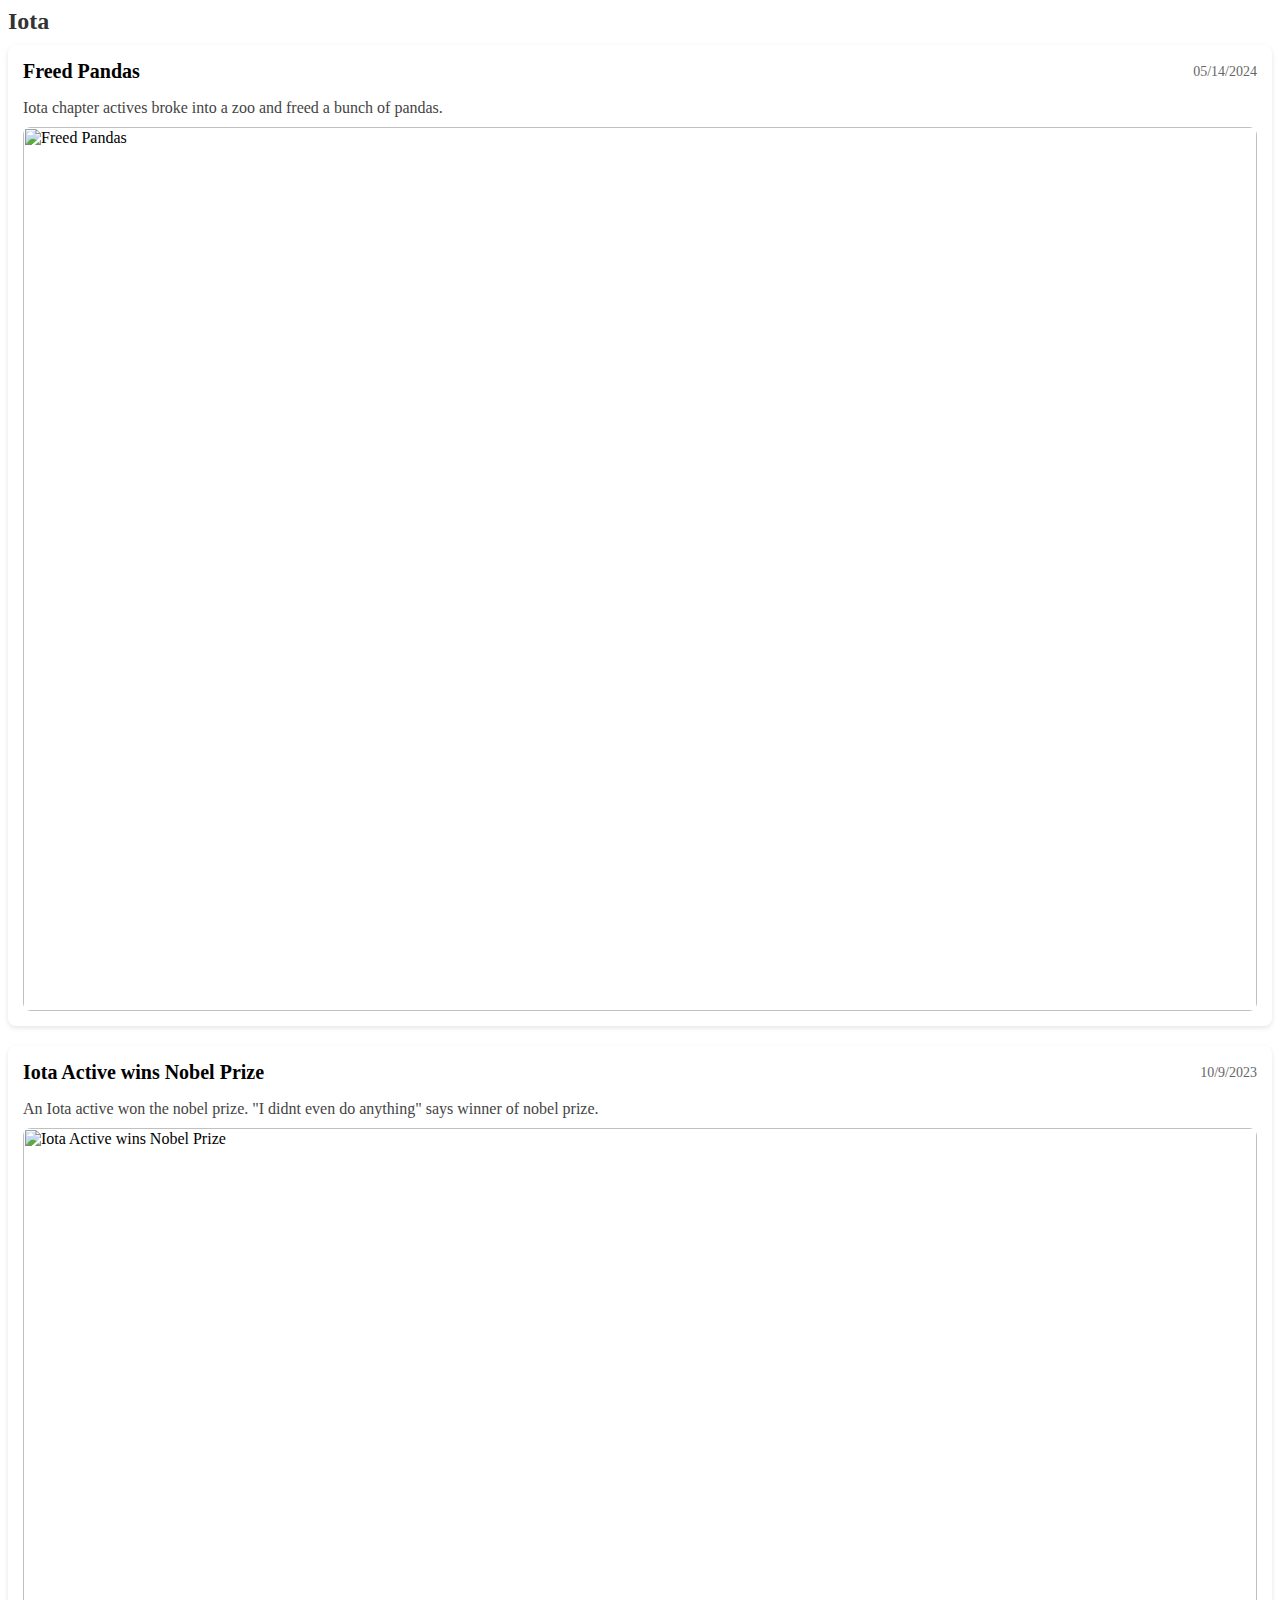
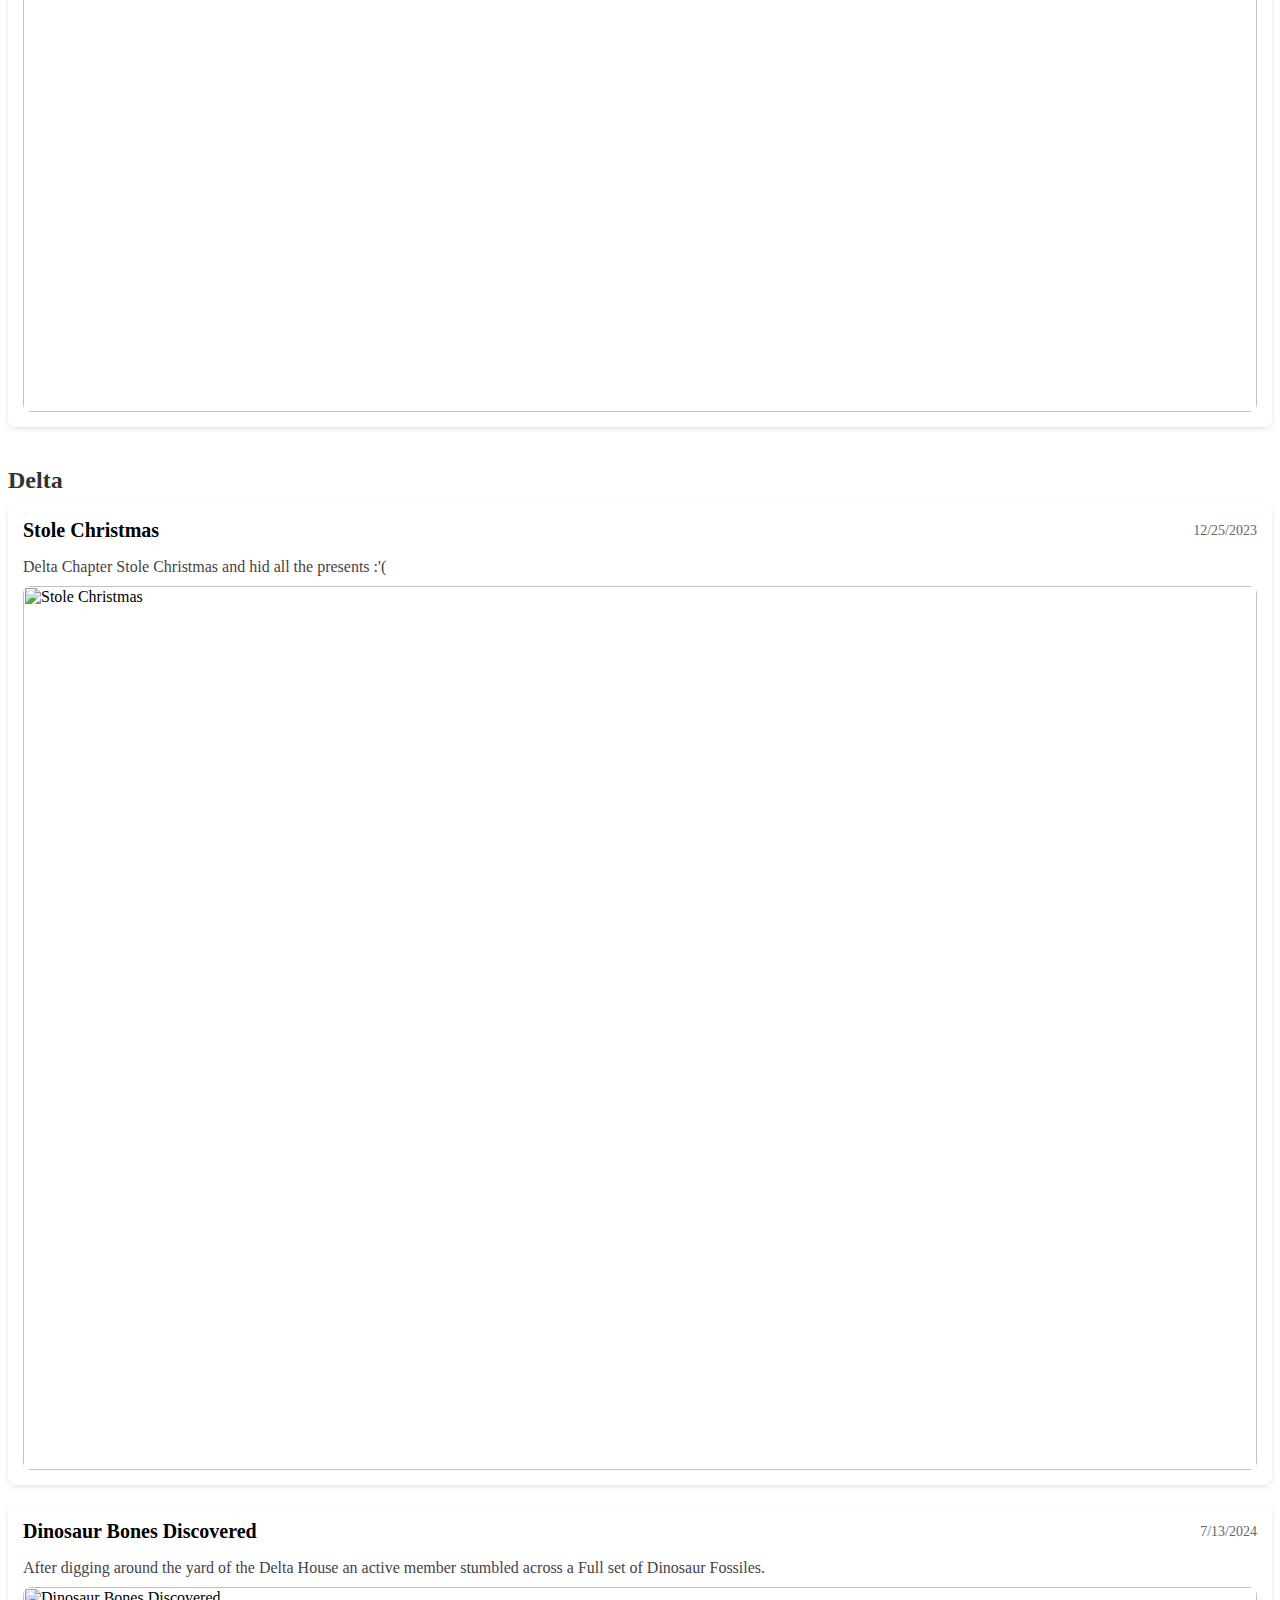
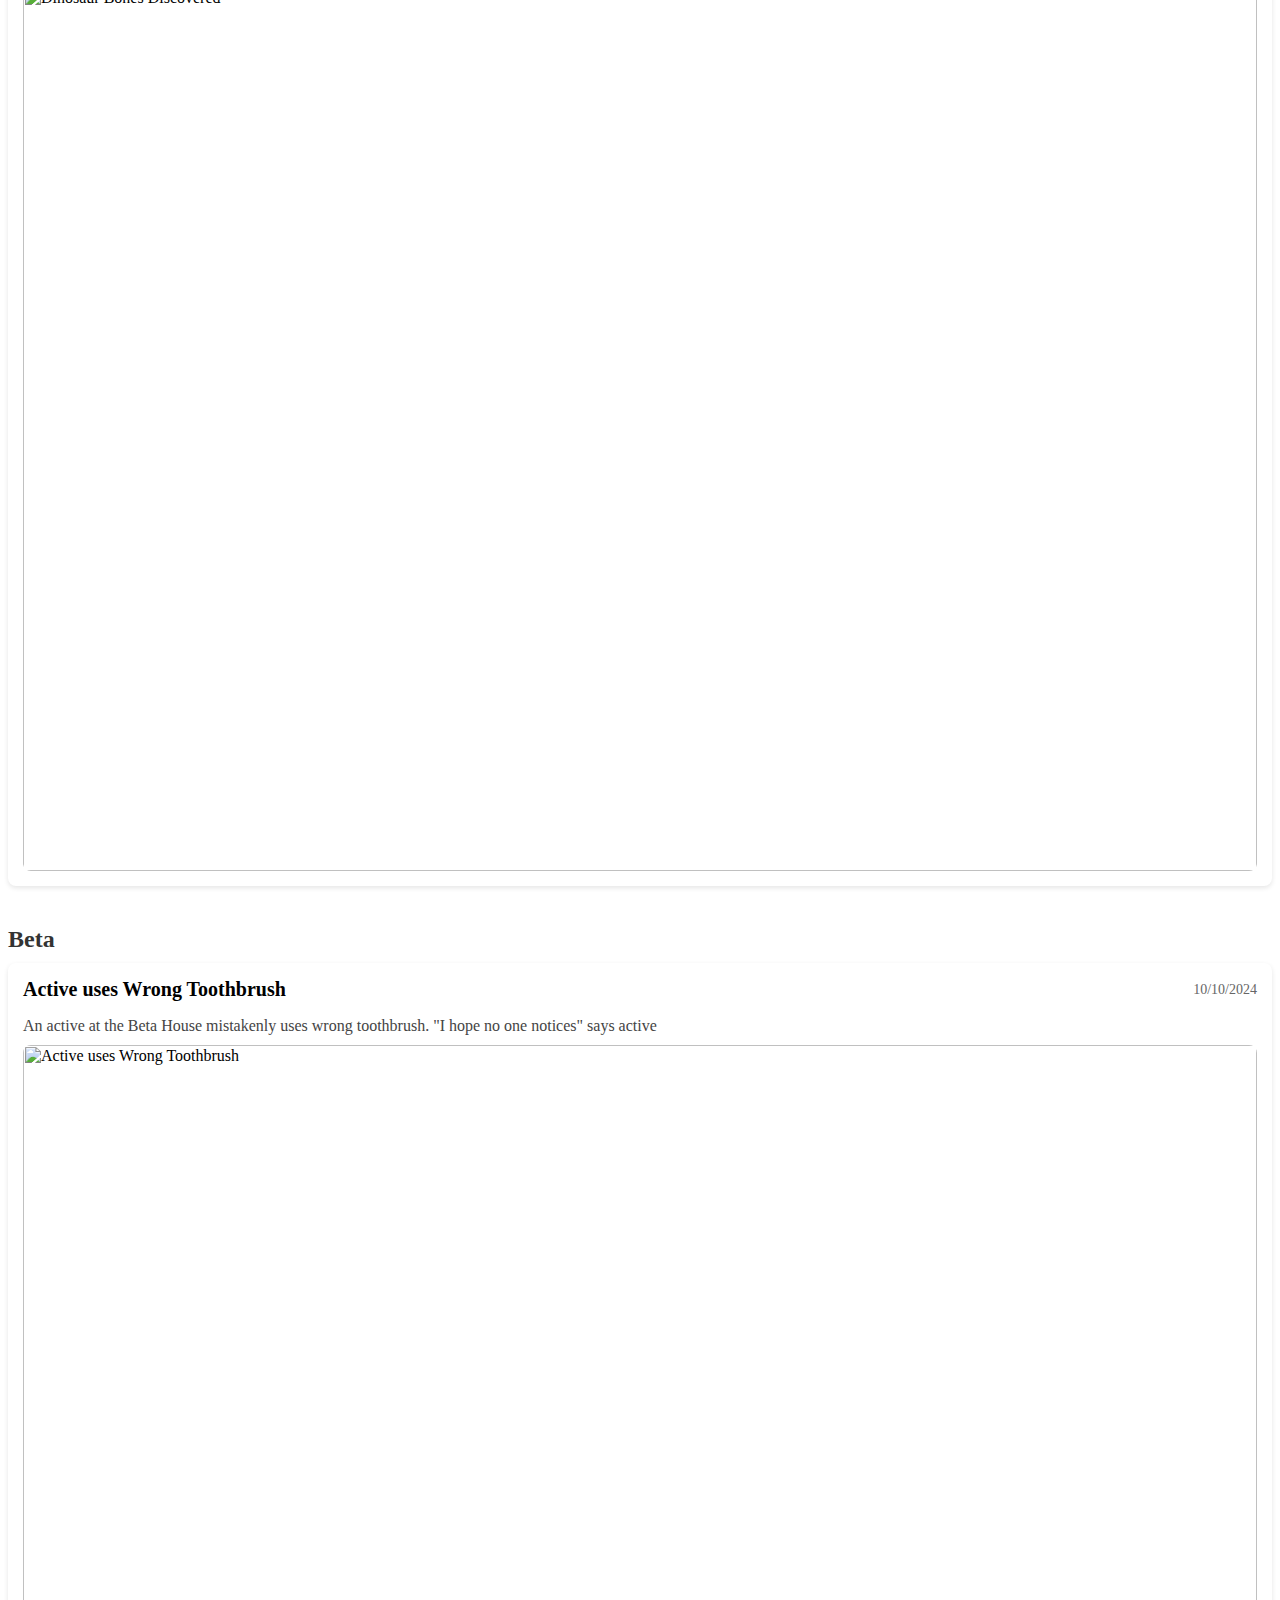
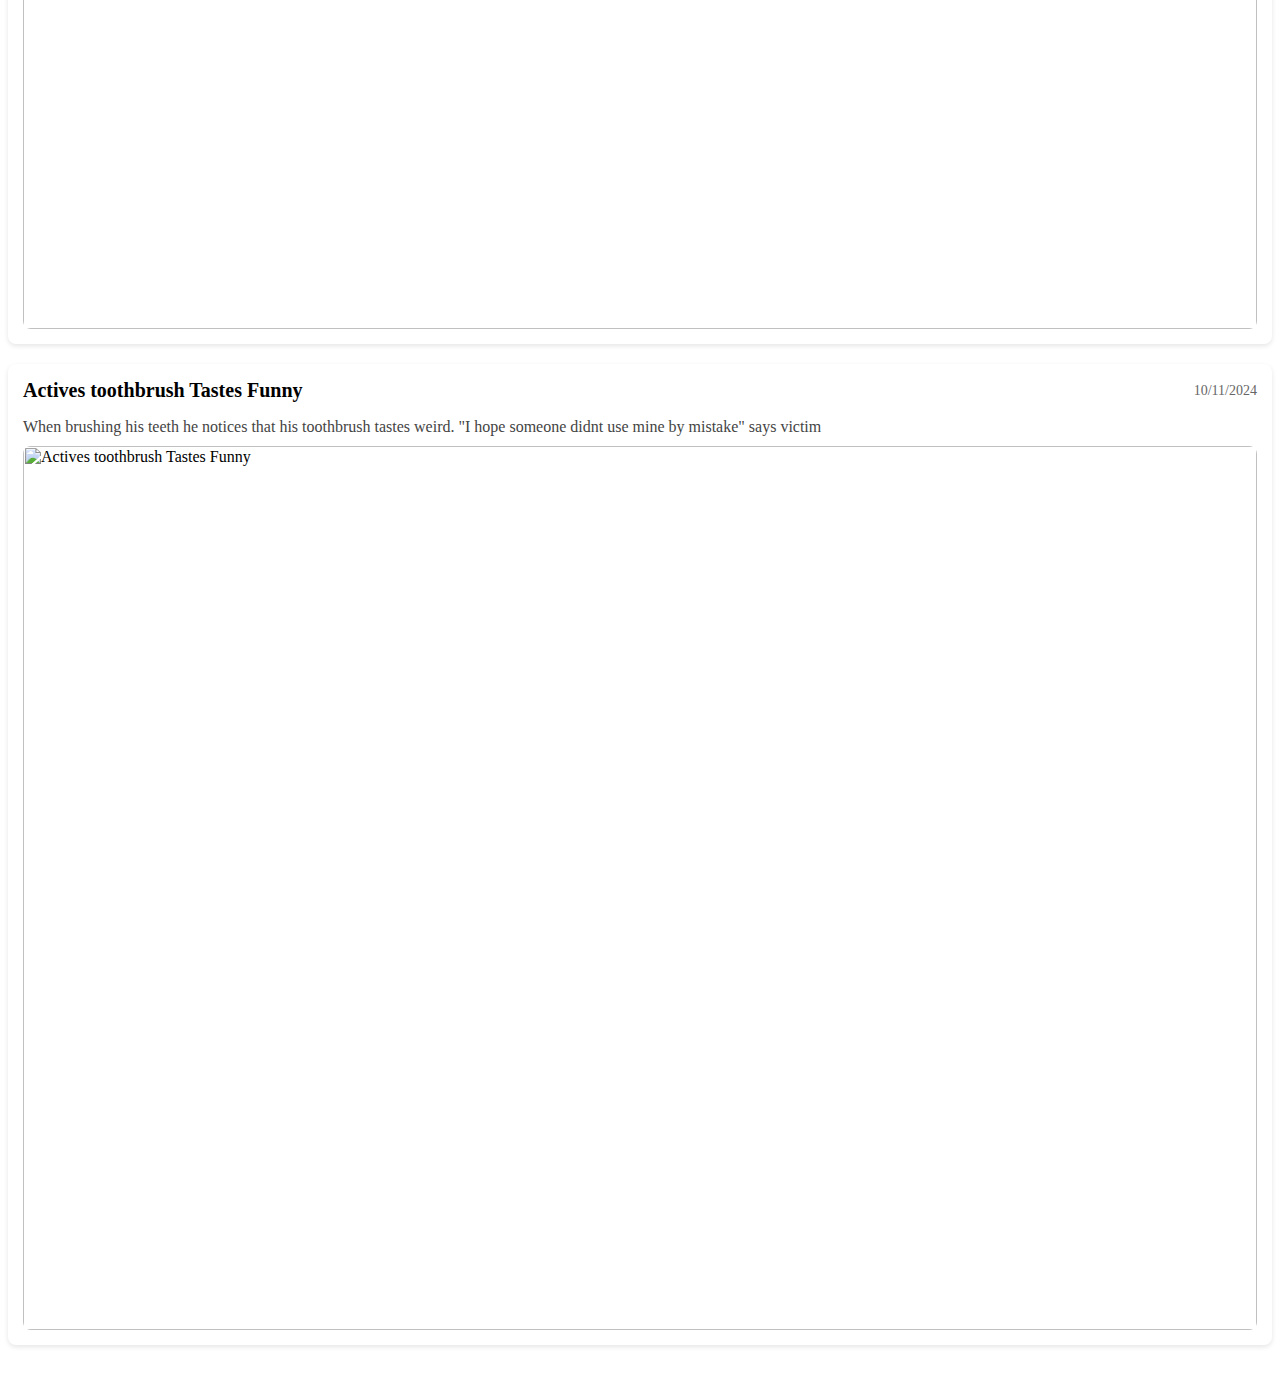
==== achievements.html @ 6a9a6379 "dynamic json logic and handling" ====
<html>
    <head>
        <meta charset="utf-8">
        <meta http-equiv="X-UA-Compatible" content="IE=edge">
        <title>KHK Achievements</title>
        <meta name="description" content="">
        <meta name="viewport" content="width=device-width, initial-scale=1">
        <link rel="stylesheet" href="./achievements.css">
    </head>
    <body>
        <div id="chapters-container"></div>
        
    </body>
    <script src="./script.js" >
    </script>
</html>
---- achievements.css ----
.chapter {
    margin-bottom: 40px;
}
.chapter-title {
    font-size: 24px;
    color: #333;
    margin-bottom: 10px;
}
.achievement {
    background-color: white;
    border-radius: 8px;
    box-shadow: 0 2px 5px rgba(0, 0, 0, 0.1);
    margin-bottom: 20px;
    padding: 15px;
}
.content-wrapper {
    margin-bottom: 10px;
}
.title-row {
    display: flex;
    justify-content: space-between;
    align-items: center;
    margin-bottom: 5px;
}
.achievement-title {
    font-size: 20px;
    margin: 0;
    font-weight: bold;
}
.achievement-date {
    color: #666;
    font-size: 14px;
    margin: 0;
}
.achievement-description {
    margin-bottom: 10px;
    color: #444;
}
.achievement img {
    width: 100%;
    height: auto;
    object-fit: cover;
    border-radius: 8px;
}
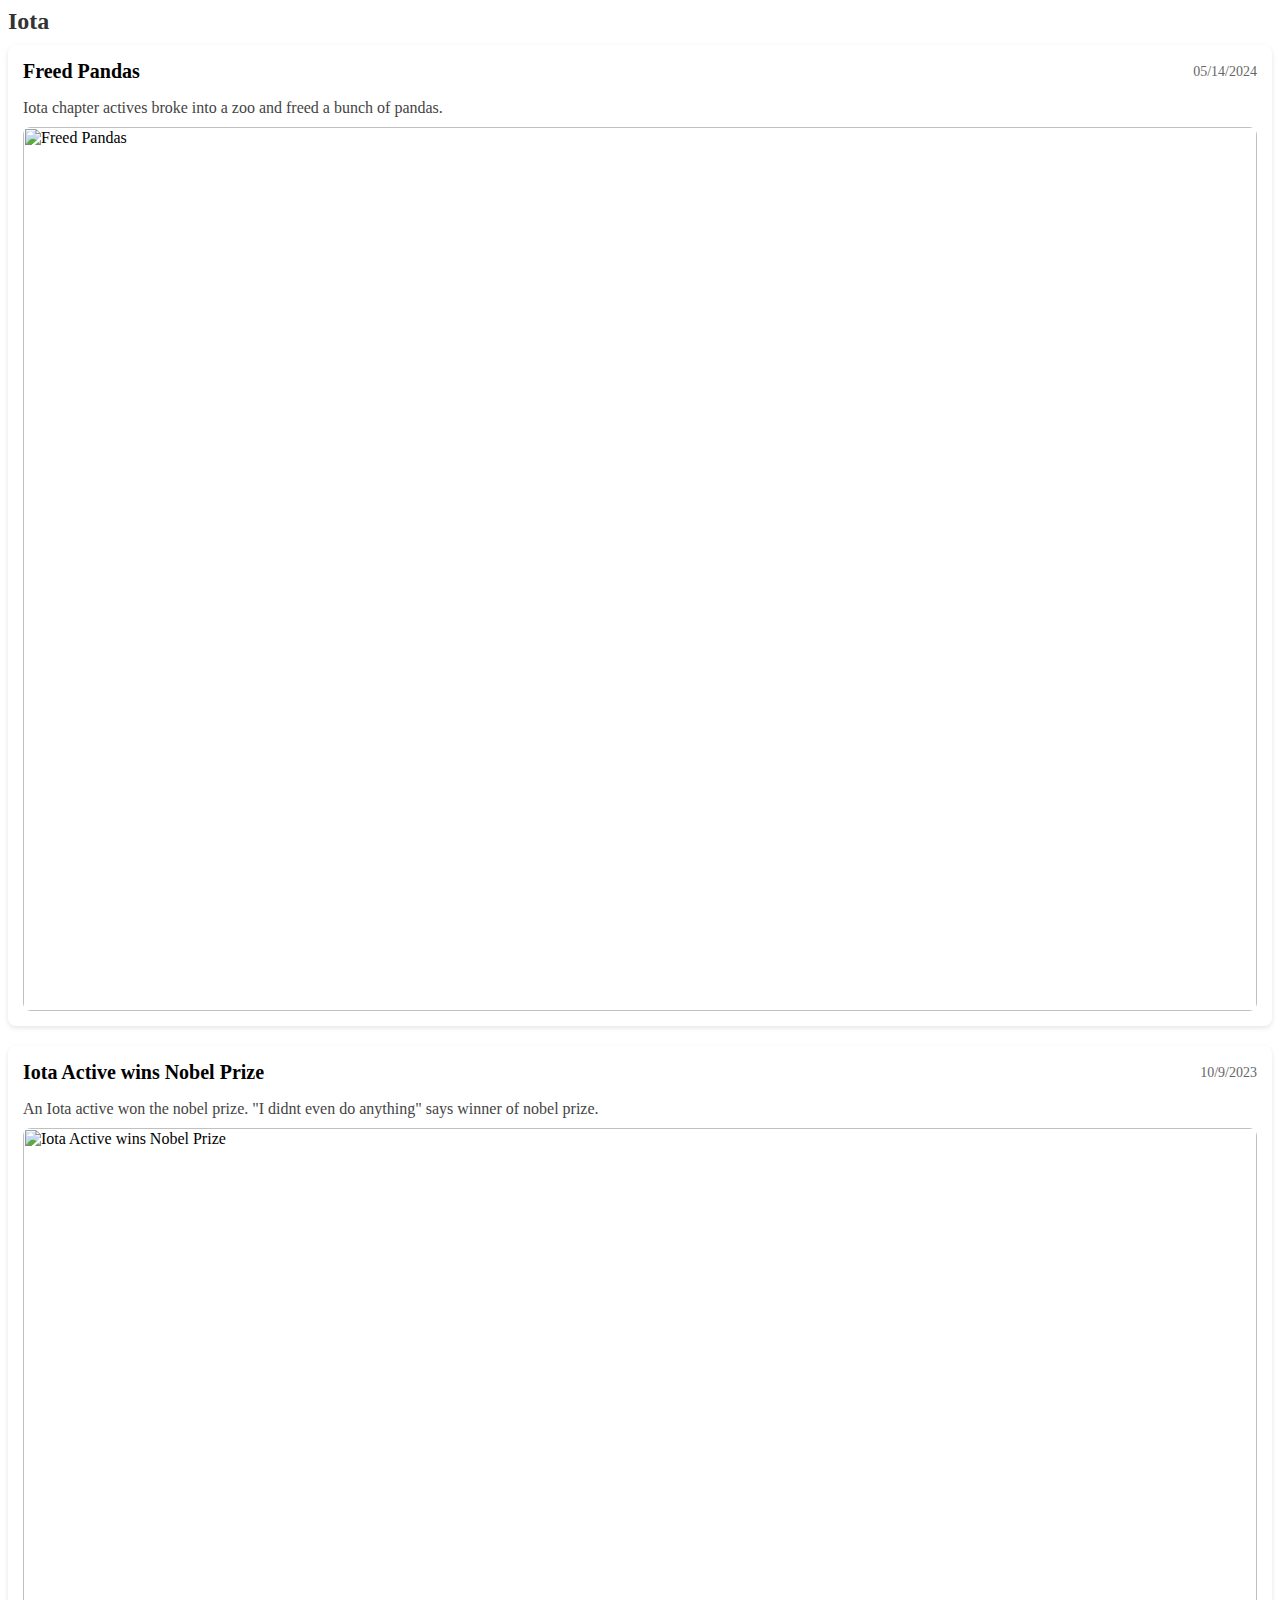
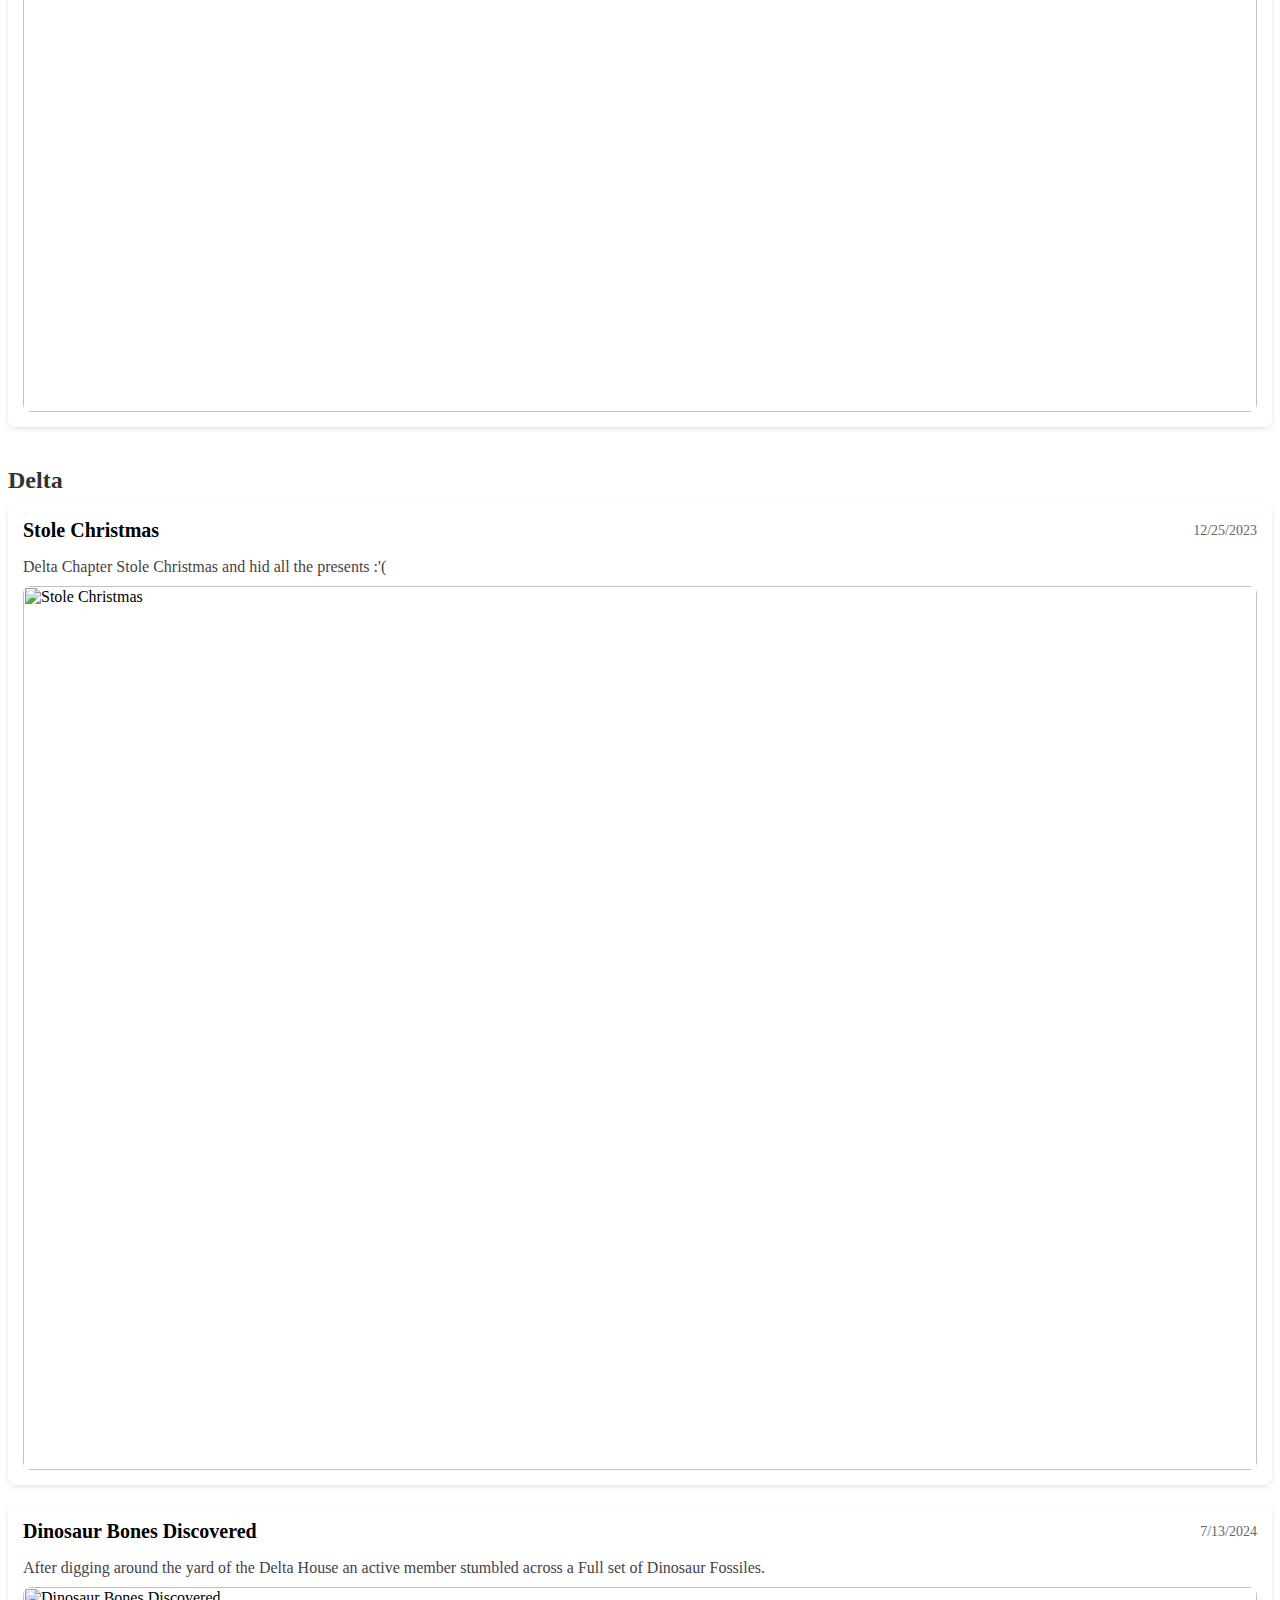
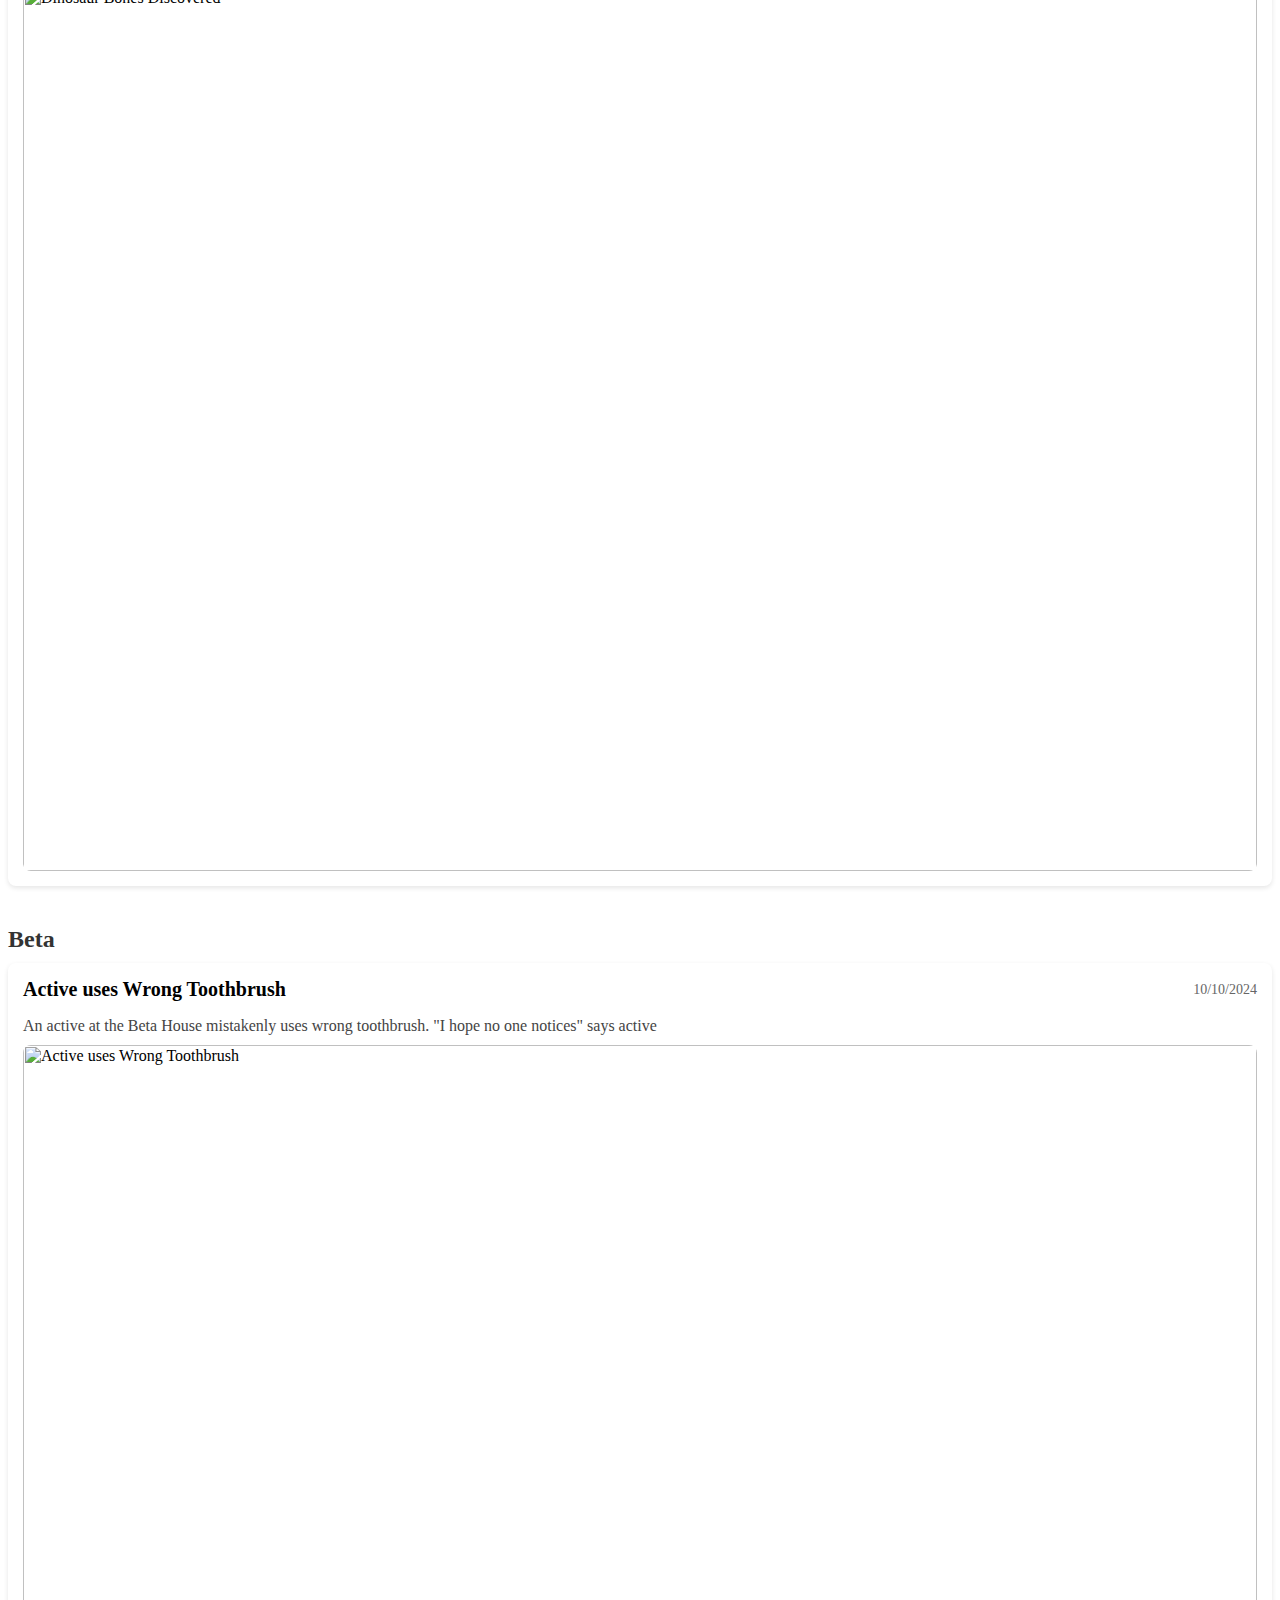
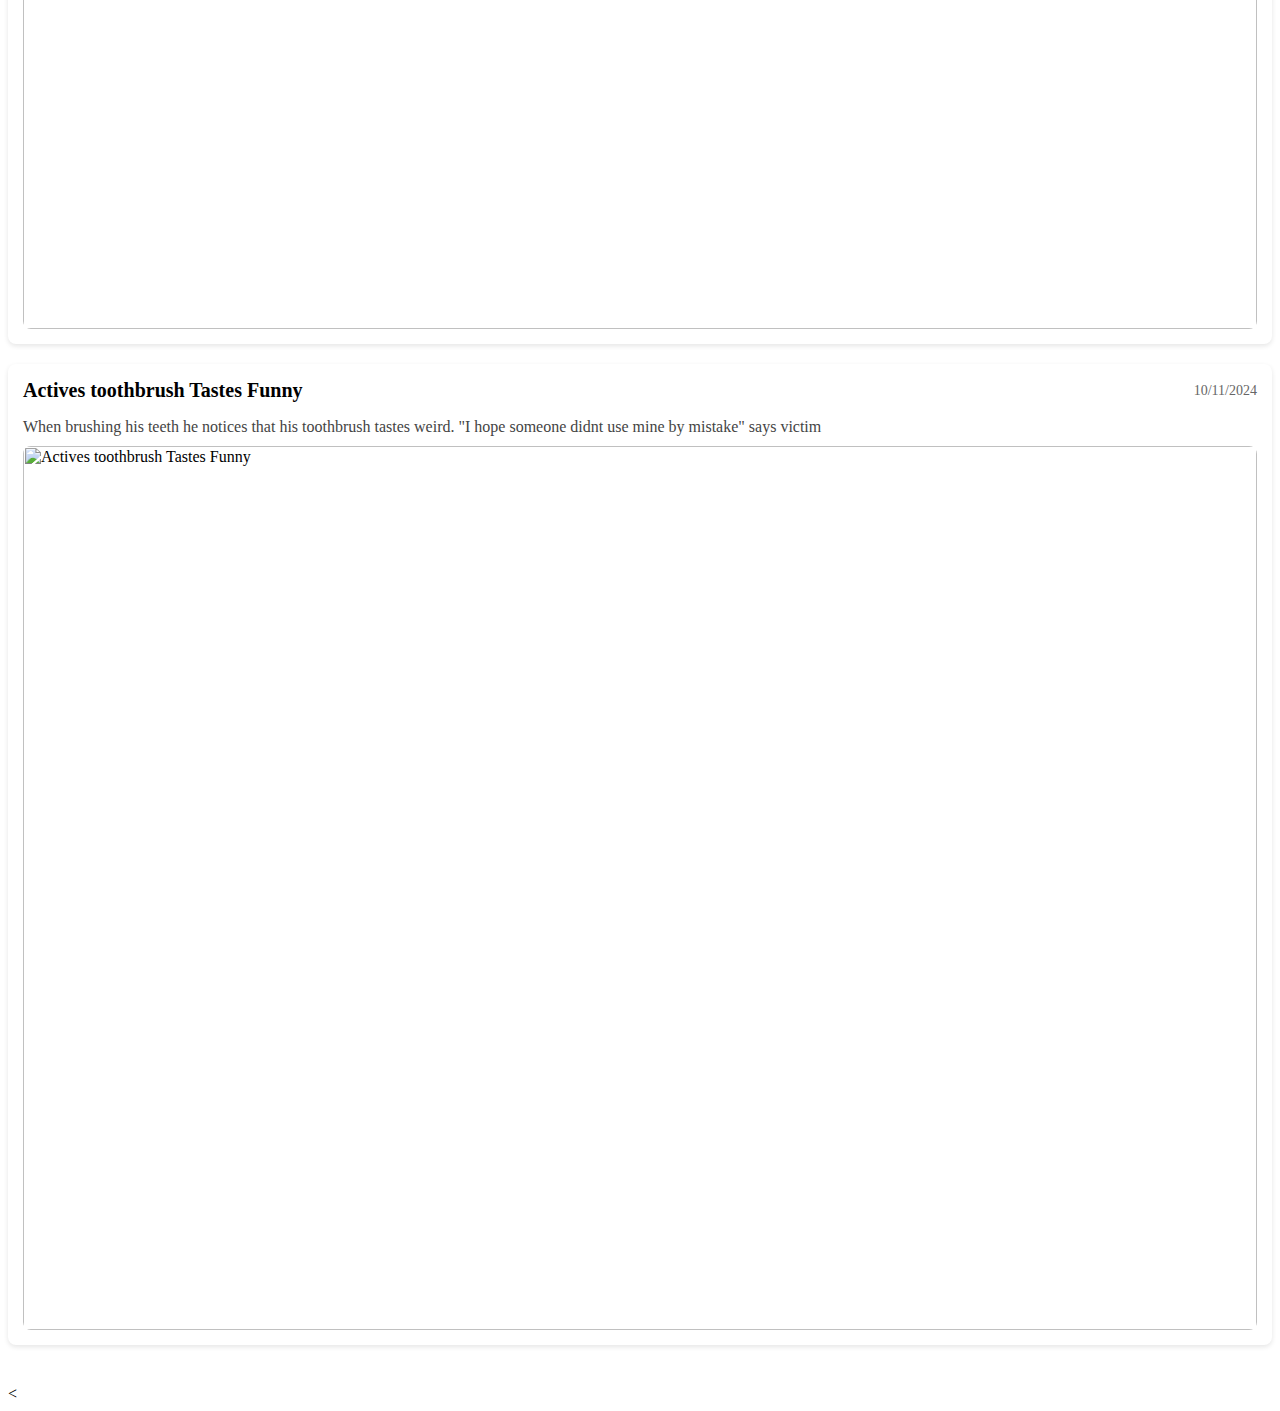
==== commit 8b51891d: "add filterData" ====
--- a/achievements.html
+++ b/achievements.html
@@ -1,4 +1,5 @@
 <html>
+    
     <head>
         <meta charset="utf-8">
         <meta http-equiv="X-UA-Compatible" content="IE=edge">
@@ -10,6 +11,7 @@
     <body>
         <div id="chapters-container"></div>
         
+        <
     </body>
     <script src="./script.js" >
     </script>
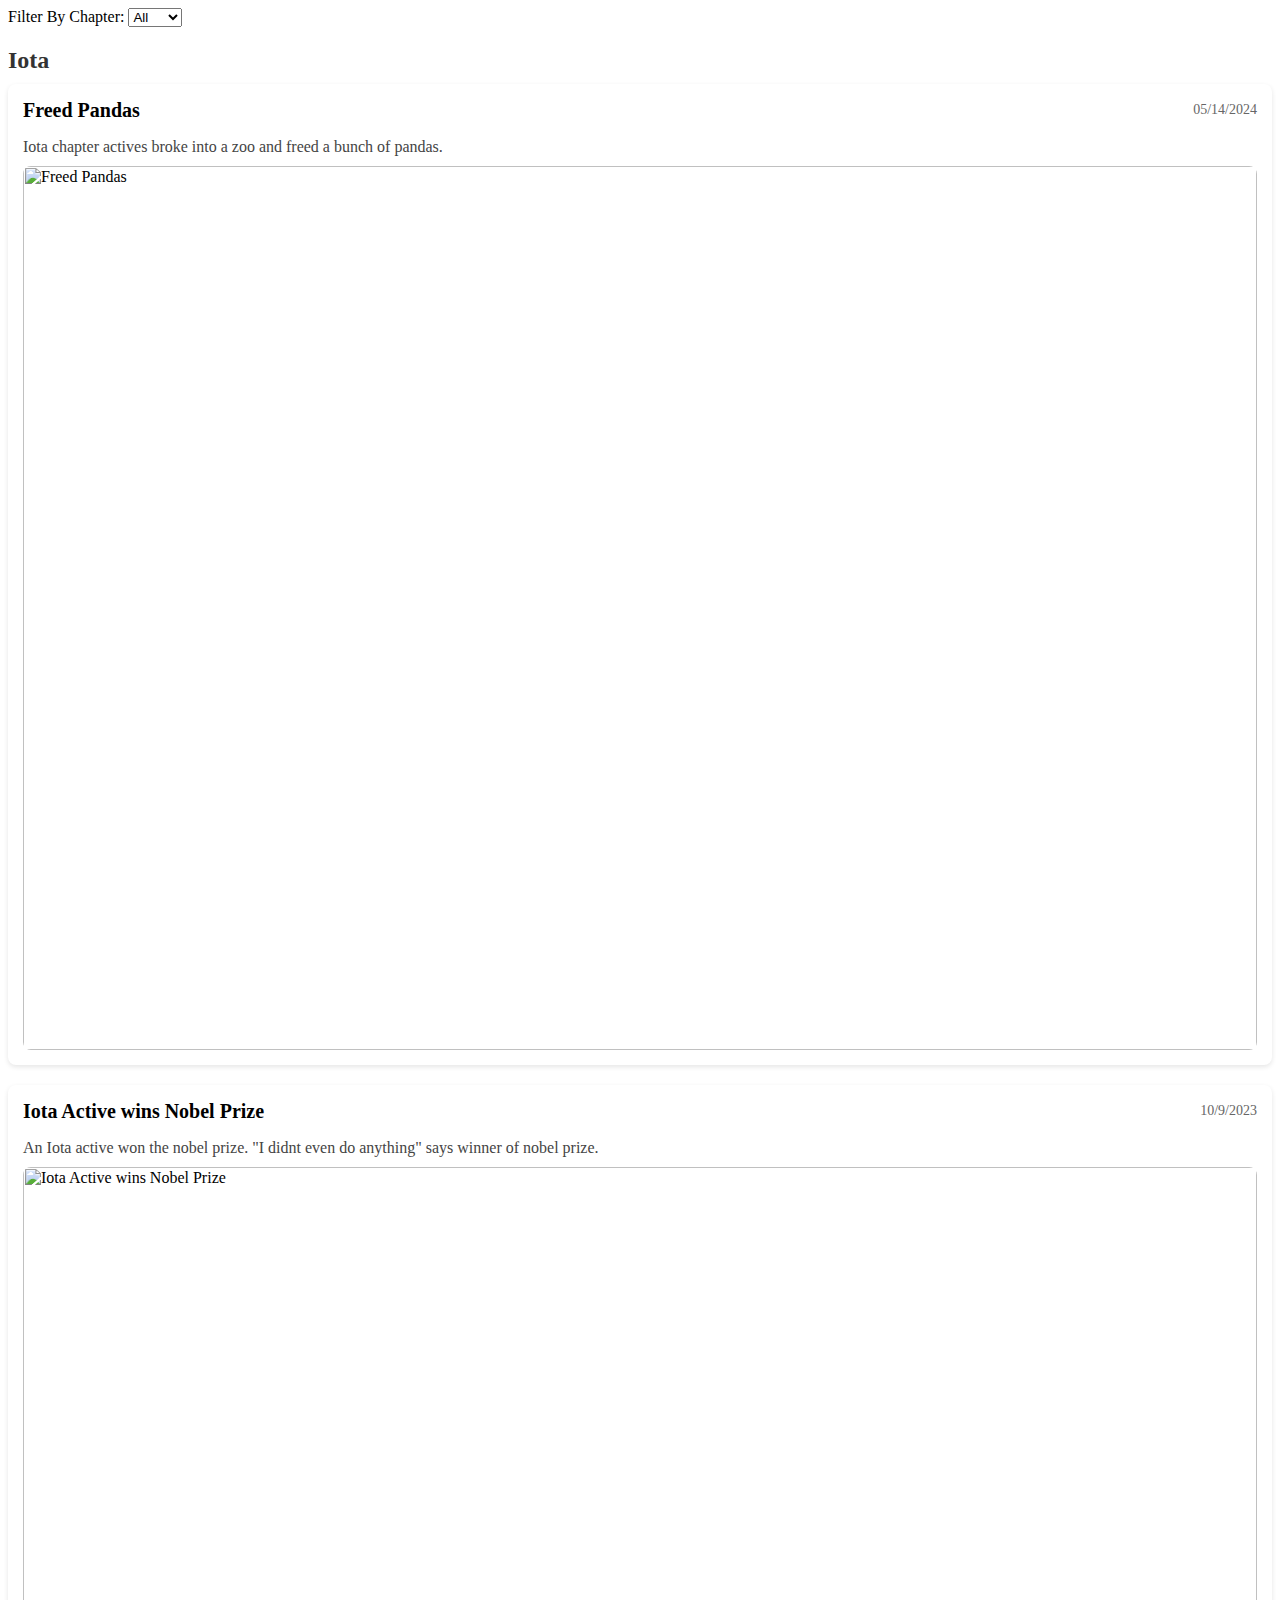
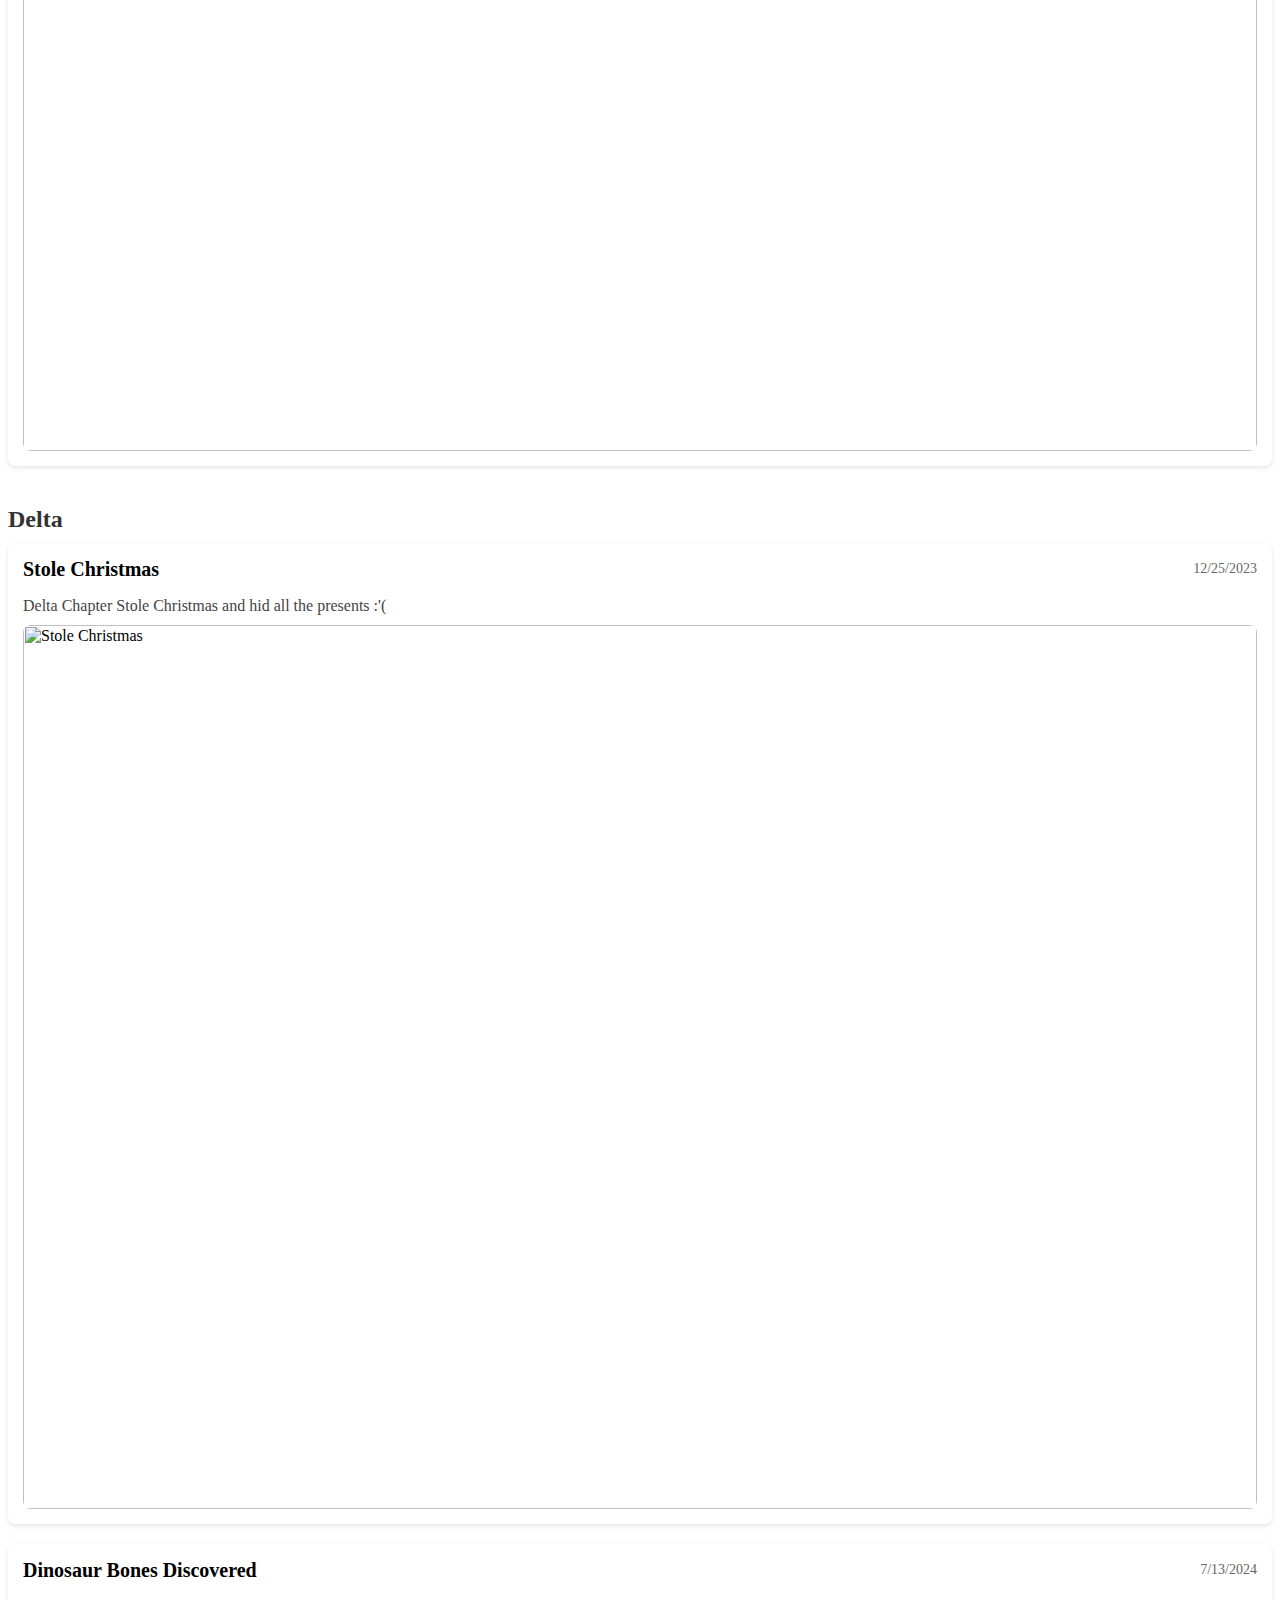
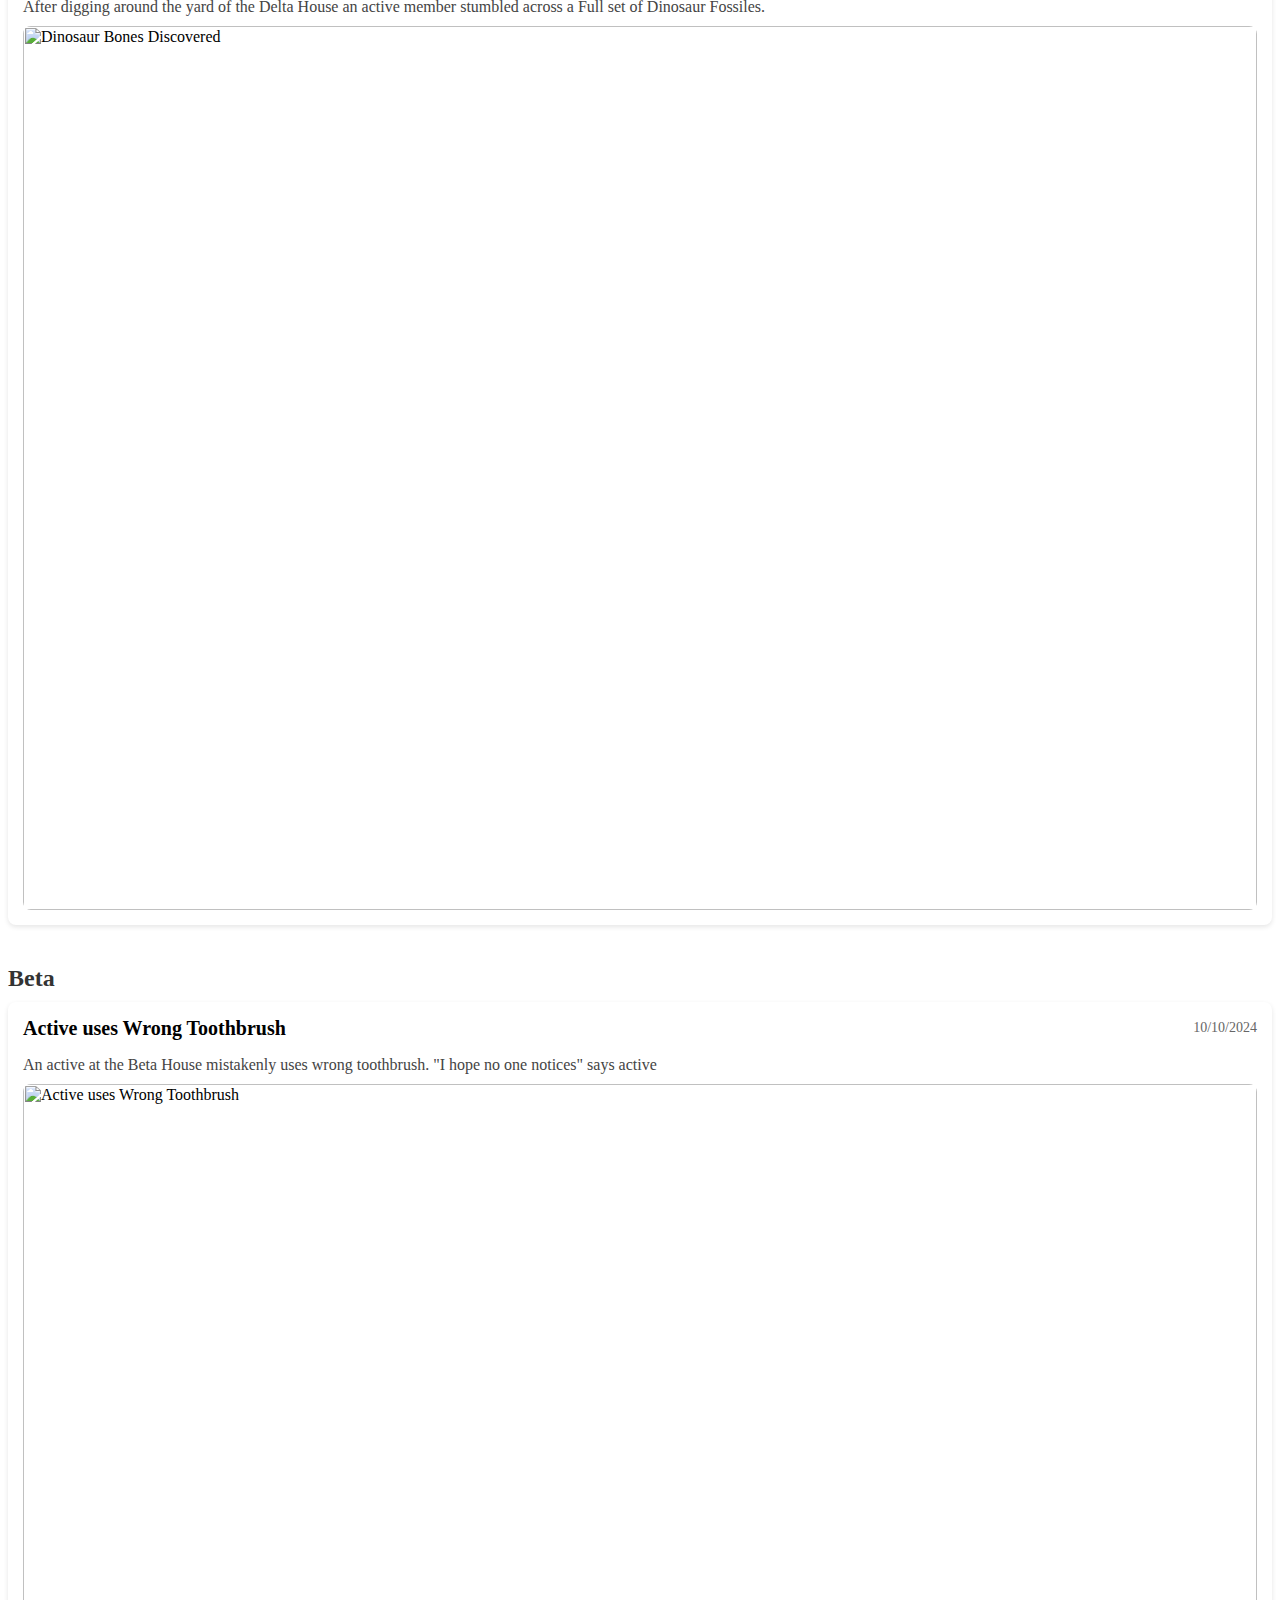
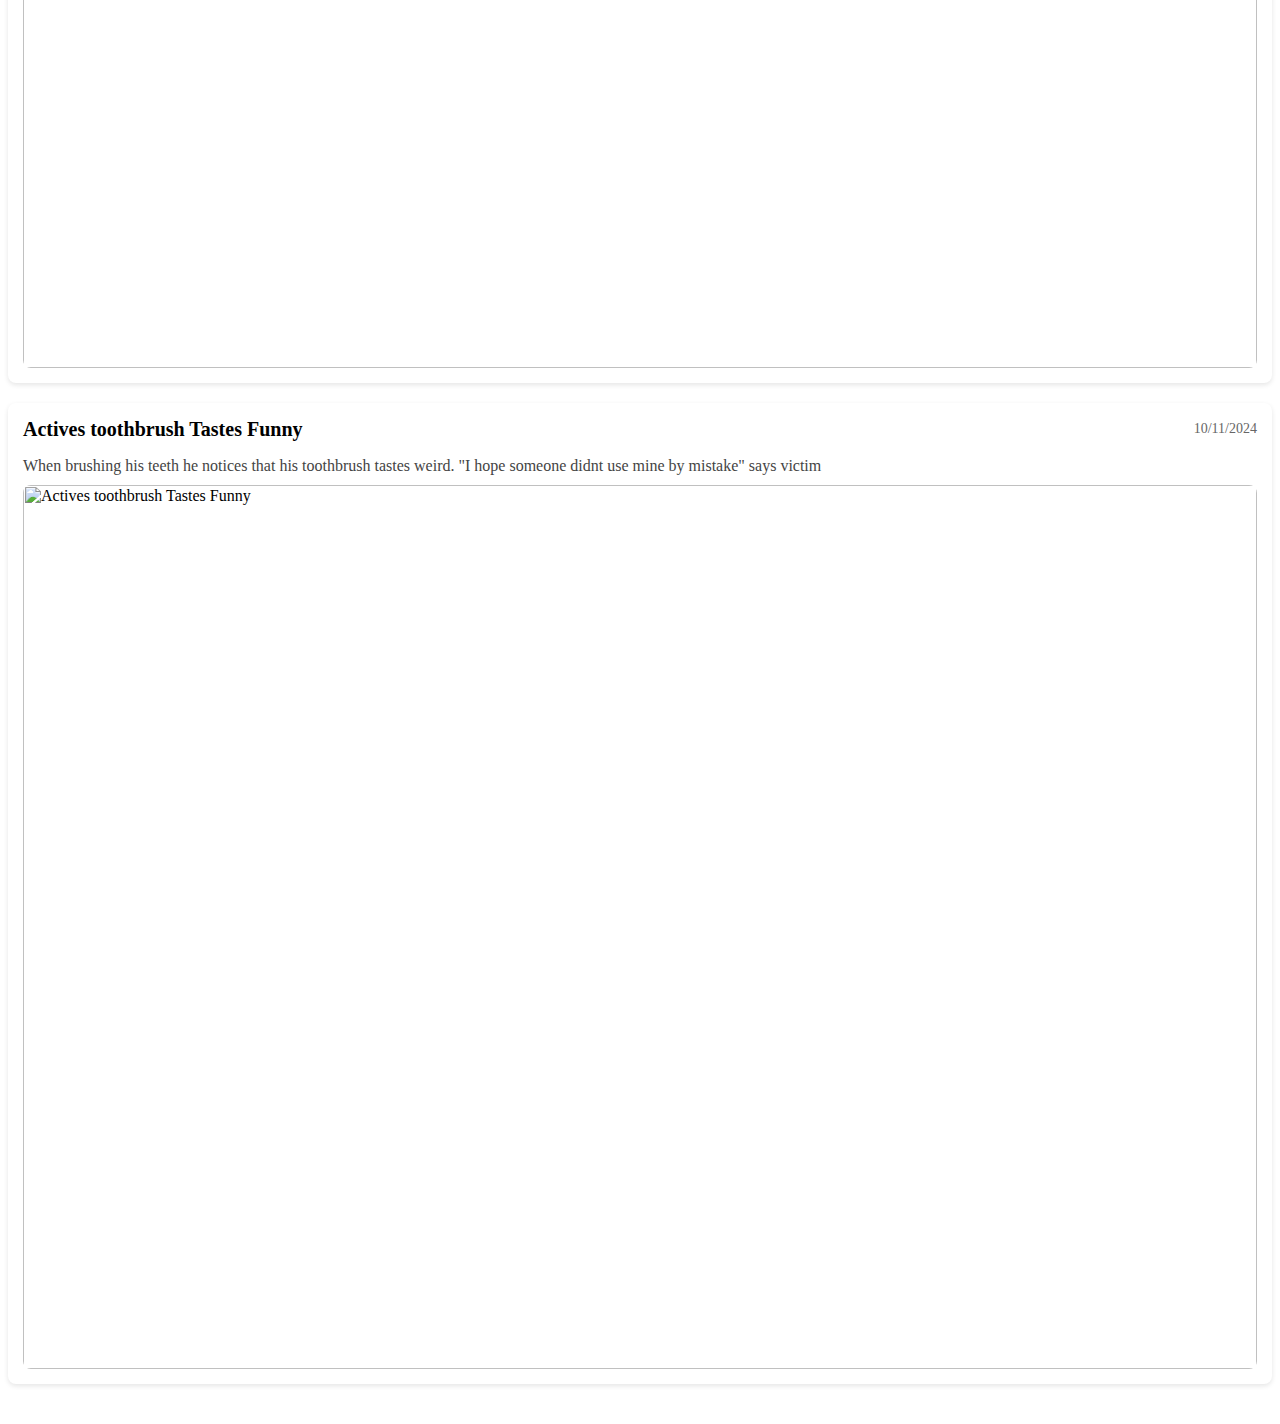
==== commit ebffa0b3: "added filter to content" ====
--- a/achievements.html
+++ b/achievements.html
@@ -1,6 +1,13 @@
 <html>
     
     <head>
+        <label for="chapterFilter">Filter By Chapter:</label>
+        <select id="chapterFilter" name="chapterFilter", onchange="filterData()">
+            <option value="all">All</option>
+            <option value="iota">Iota</option>
+            <option value="beta">Beta</option>
+            <option value="delta">Delta</option> 
+        </select>
         <meta charset="utf-8">
         <meta http-equiv="X-UA-Compatible" content="IE=edge">
         <title>KHK Achievements</title>
@@ -11,7 +18,7 @@
     <body>
         <div id="chapters-container"></div>
         
-        <
+        
     </body>
     <script src="./script.js" >
     </script>
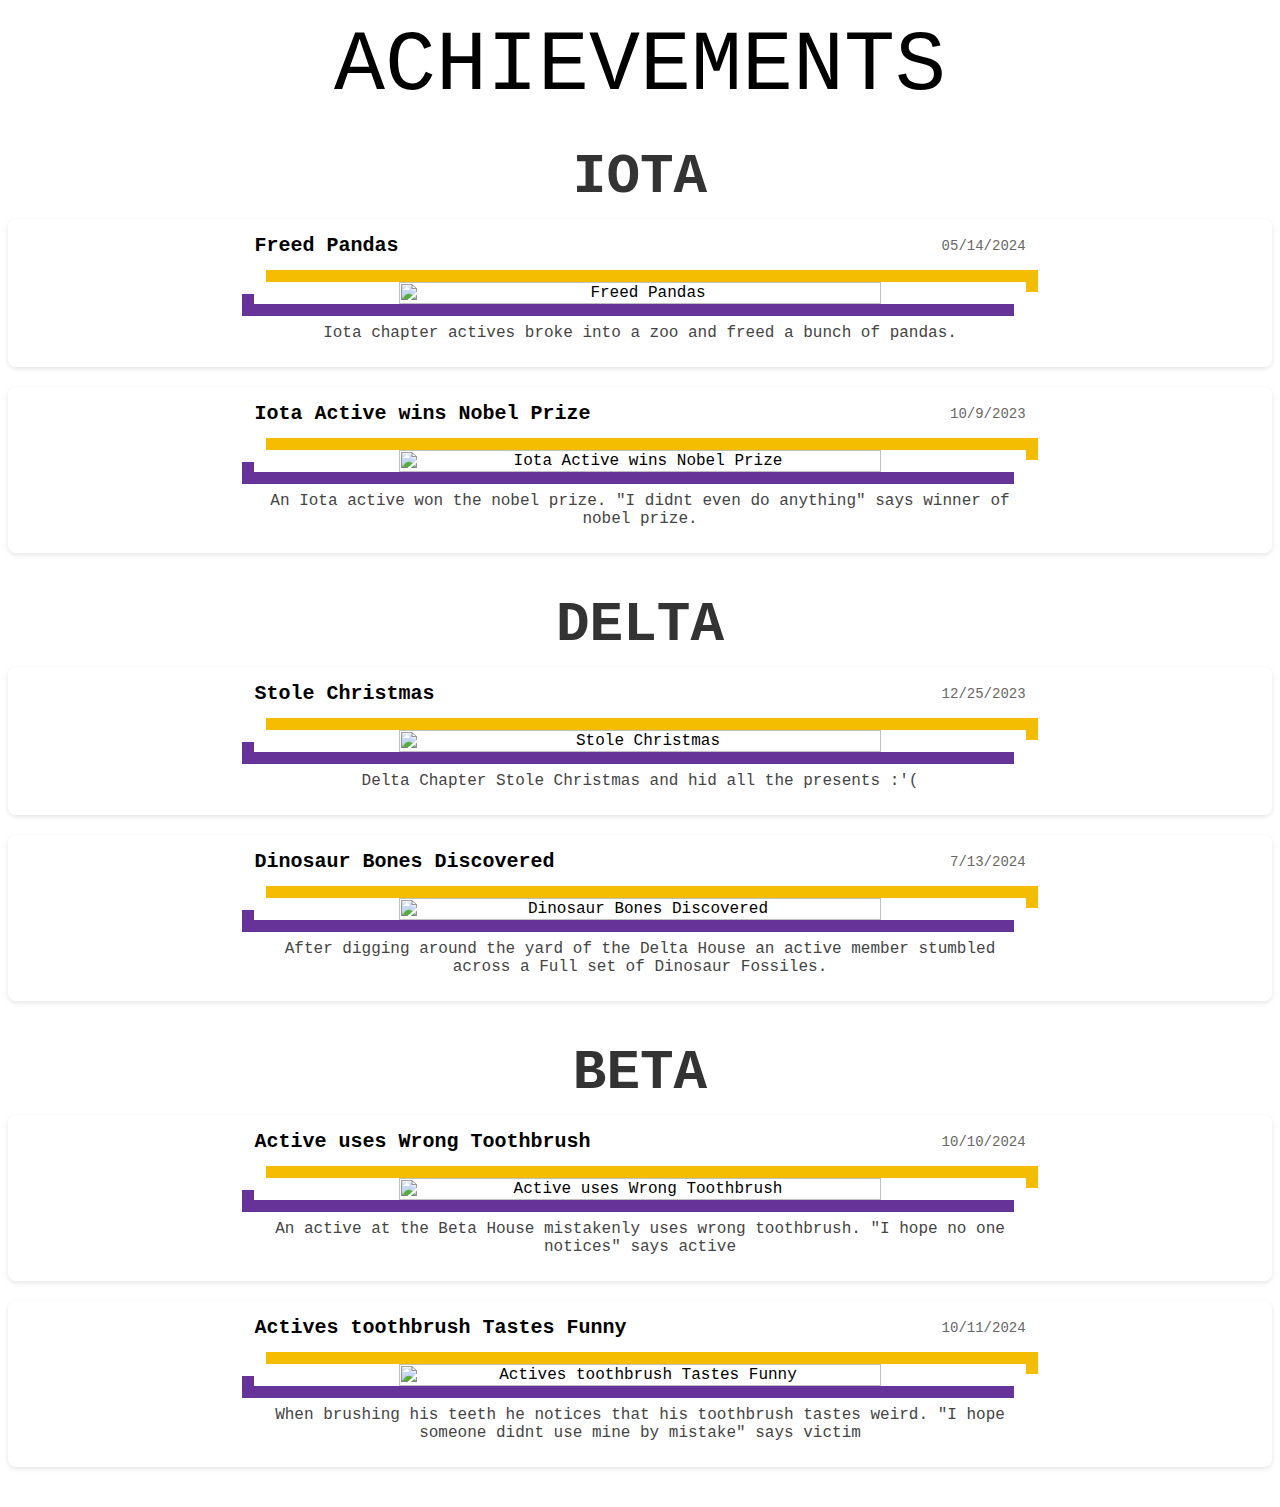
==== commit 38c66938: "stylizing" ====
--- a/achievements.html
+++ b/achievements.html
@@ -1,13 +1,5 @@
 <html>
-    
     <head>
-        <label for="chapterFilter">Filter By Chapter:</label>
-        <select id="chapterFilter" name="chapterFilter", onchange="filterData()">
-            <option value="all">All</option>
-            <option value="iota">Iota</option>
-            <option value="beta">Beta</option>
-            <option value="delta">Delta</option> 
-        </select>
         <meta charset="utf-8">
         <meta http-equiv="X-UA-Compatible" content="IE=edge">
         <title>KHK Achievements</title>
@@ -16,8 +8,8 @@
         <link rel="stylesheet" href="./achievements.css">
     </head>
     <body>
+        <div id="achievements">Achievements</div>
         <div id="chapters-container"></div>
-        
         
     </body>
     <script src="./script.js" >
--- a/achievements.css
+++ b/achievements.css
@@ -1,44 +1,81 @@
+html, body{
+    font-family:'Courier New'
+}
+#achievements{
+    display: flex;
+    flex-direction: column;
+    align-items: center; /* Center the content */
+    justify-content: center;
+    font-size: 85px;
+    font-weight: 300;
+    padding: 10px;
+    margin-top: 5px;
+    text-transform: uppercase;
+}
 .chapter {
     margin-bottom: 40px;
+    text-align: center; /* Center align the chapter */
 }
+
 .chapter-title {
-    font-size: 24px;
+    font-size: 56px;
     color: #333;
     margin-bottom: 10px;
+    margin-top: 20px;
+    text-transform: uppercase;
+
 }
+
 .achievement {
     background-color: white;
     border-radius: 8px;
     box-shadow: 0 2px 5px rgba(0, 0, 0, 0.1);
     margin-bottom: 20px;
     padding: 15px;
+    display: flex;
+    flex-direction: column;
+    align-items: center; /* Center the content */
+    justify-content: center; /* Center content vertically */
 }
+
 .content-wrapper {
     margin-bottom: 10px;
+    width: 62.5%; /* Ensure content is aligned with the image size */
 }
+
 .title-row {
     display: flex;
     justify-content: space-between;
     align-items: center;
-    margin-bottom: 5px;
+    margin-bottom: 15px;
 }
+
 .achievement-title {
     font-size: 20px;
     margin: 0;
     font-weight: bold;
 }
+
 .achievement-date {
     color: #666;
     font-size: 14px;
     margin: 0;
 }
+
 .achievement-description {
+    margin-top: 10px;
     margin-bottom: 10px;
     color: #444;
+    width: 62.5%; /* Align with image width */
+    
 }
+
 .achievement img {
-    width: 100%;
+    width: 62.5%;
     height: auto;
     object-fit: cover;
-    border-radius: 8px;
-}+    margin-bottom: 10px;
+    box-shadow: 
+    0.75em -0.75em #f5bd02,
+    -0.75em 0.75em rebeccapurple;
+    }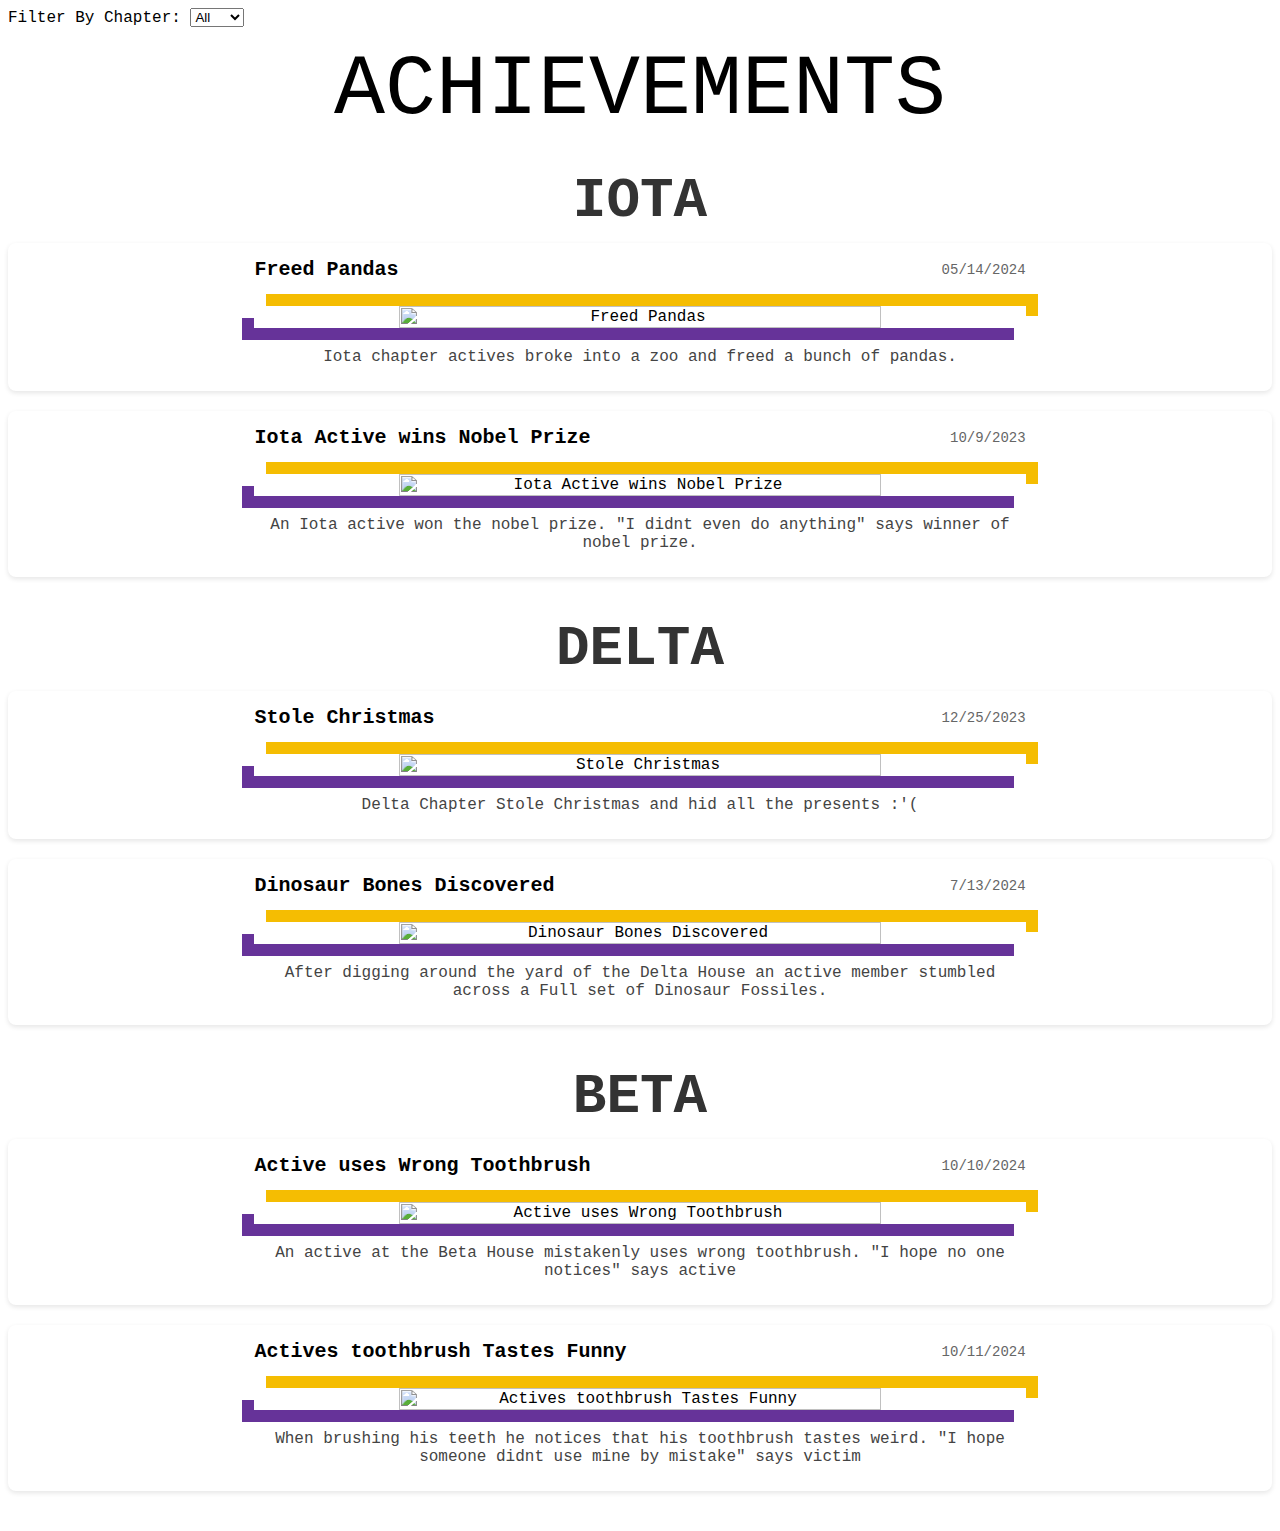
==== commit cdbae62b: "Merge branch 'main' of https://github.com/BrendanChermack/khk-hackathon-f2024" ====
--- a/achievements.html
+++ b/achievements.html
@@ -1,5 +1,13 @@
 <html>
+    
     <head>
+        <label for="chapterFilter">Filter By Chapter:</label>
+        <select id="chapterFilter" name="chapterFilter", onchange="filterData()">
+            <option value="all">All</option>
+            <option value="iota">Iota</option>
+            <option value="beta">Beta</option>
+            <option value="delta">Delta</option> 
+        </select>
         <meta charset="utf-8">
         <meta http-equiv="X-UA-Compatible" content="IE=edge">
         <title>KHK Achievements</title>
@@ -11,6 +19,7 @@
         <div id="achievements">Achievements</div>
         <div id="chapters-container"></div>
         
+        
     </body>
     <script src="./script.js" >
     </script>
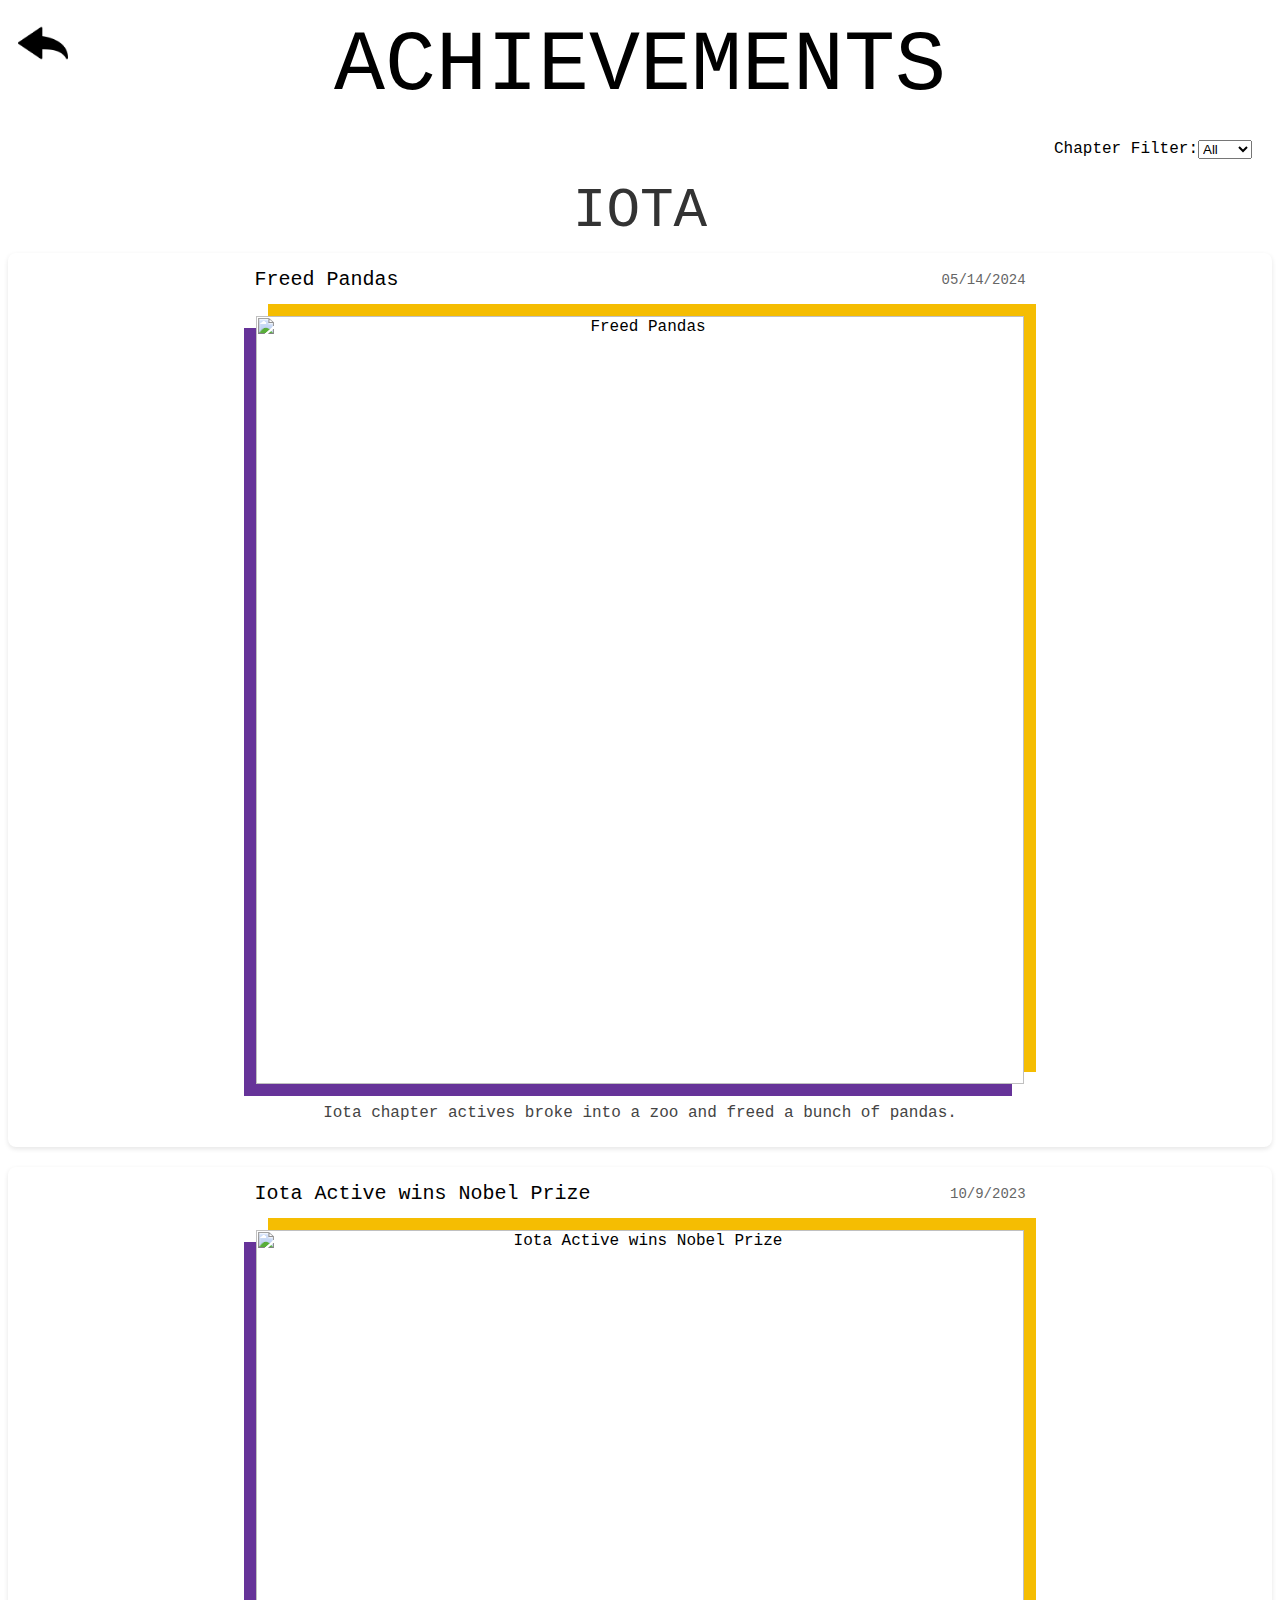
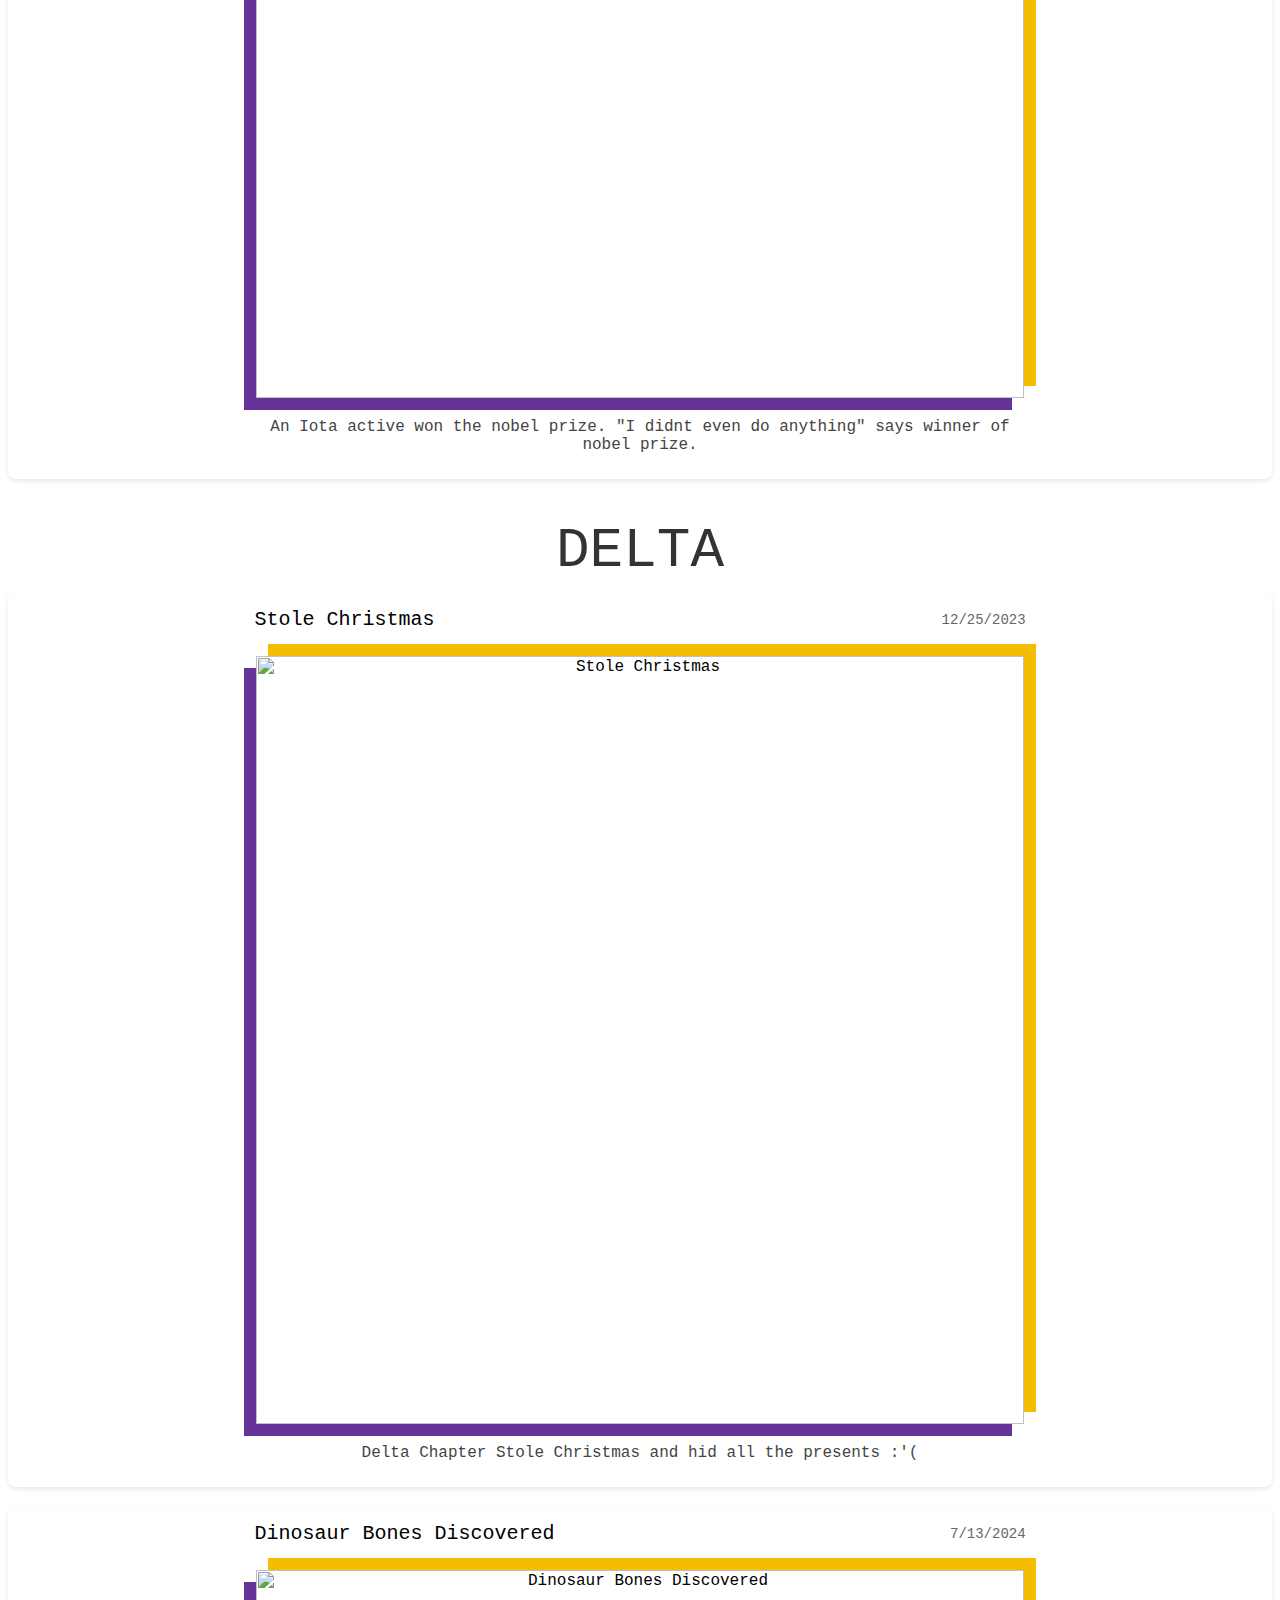
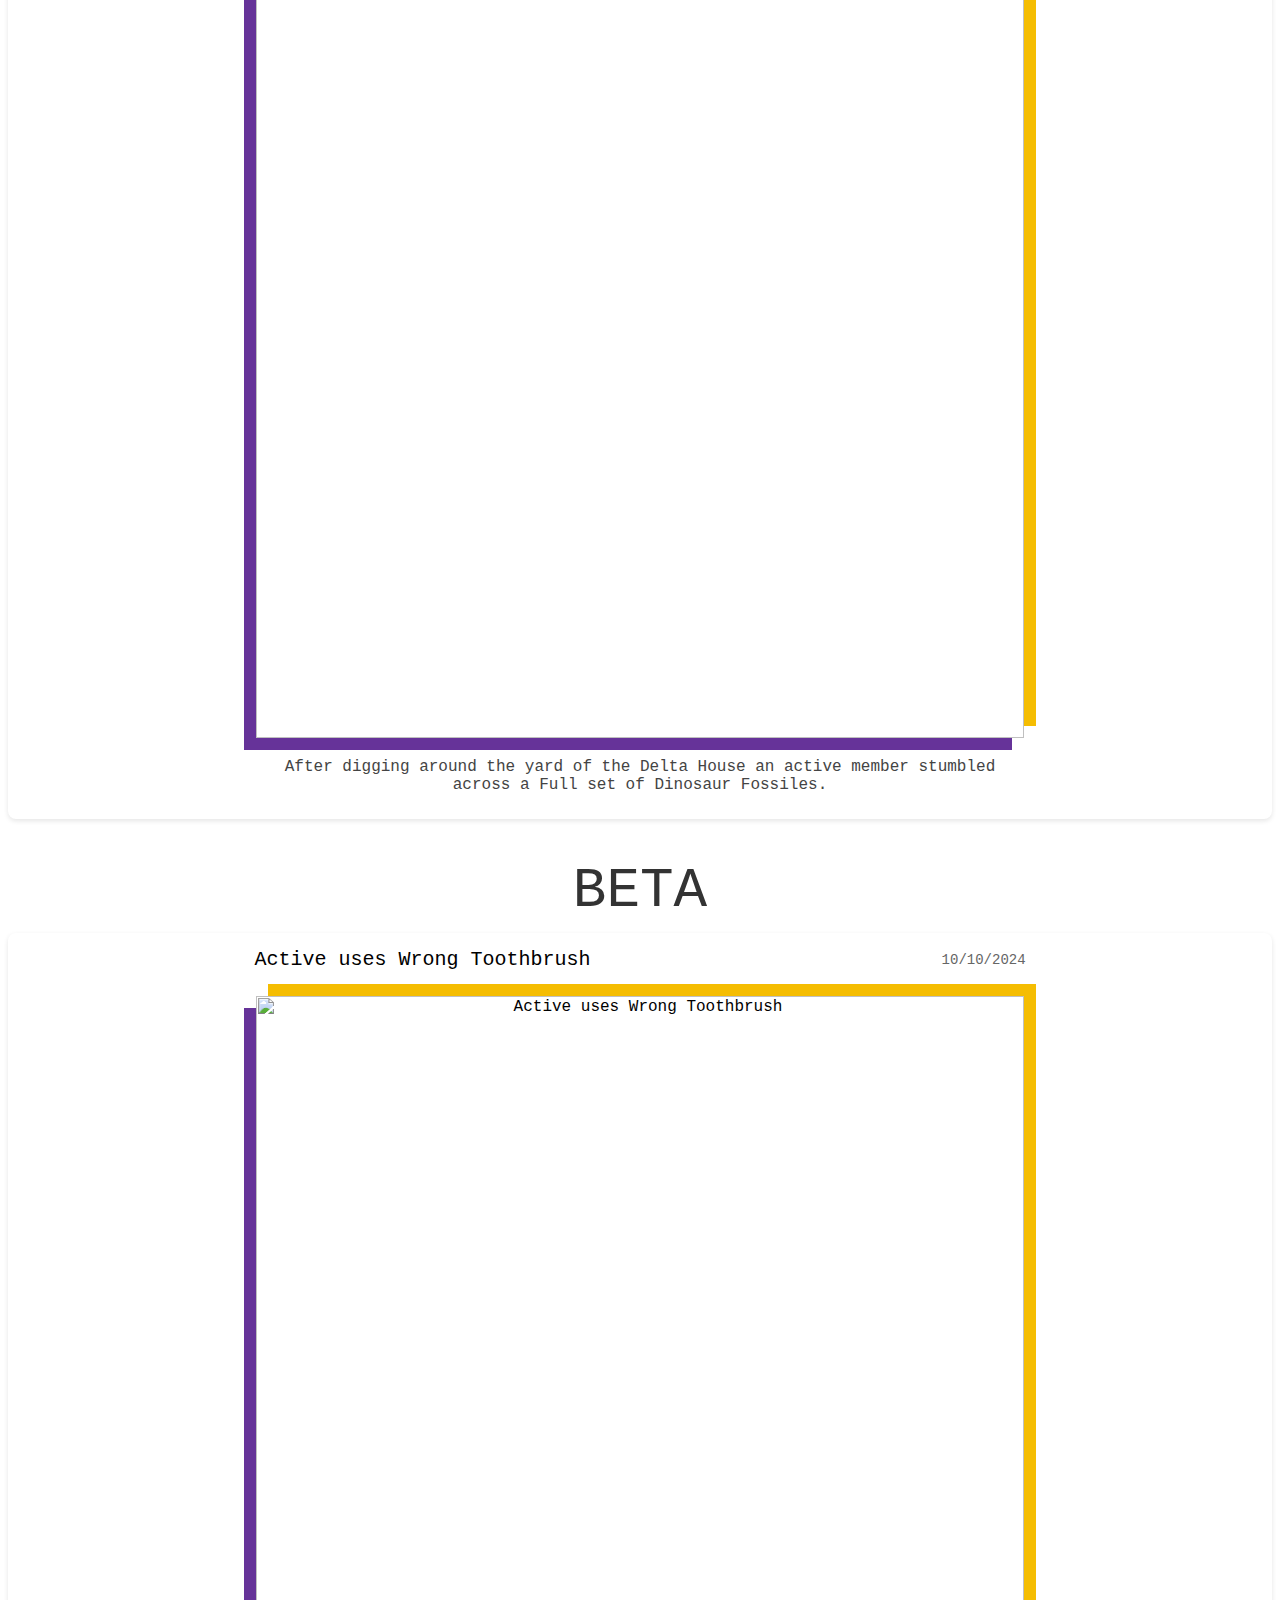
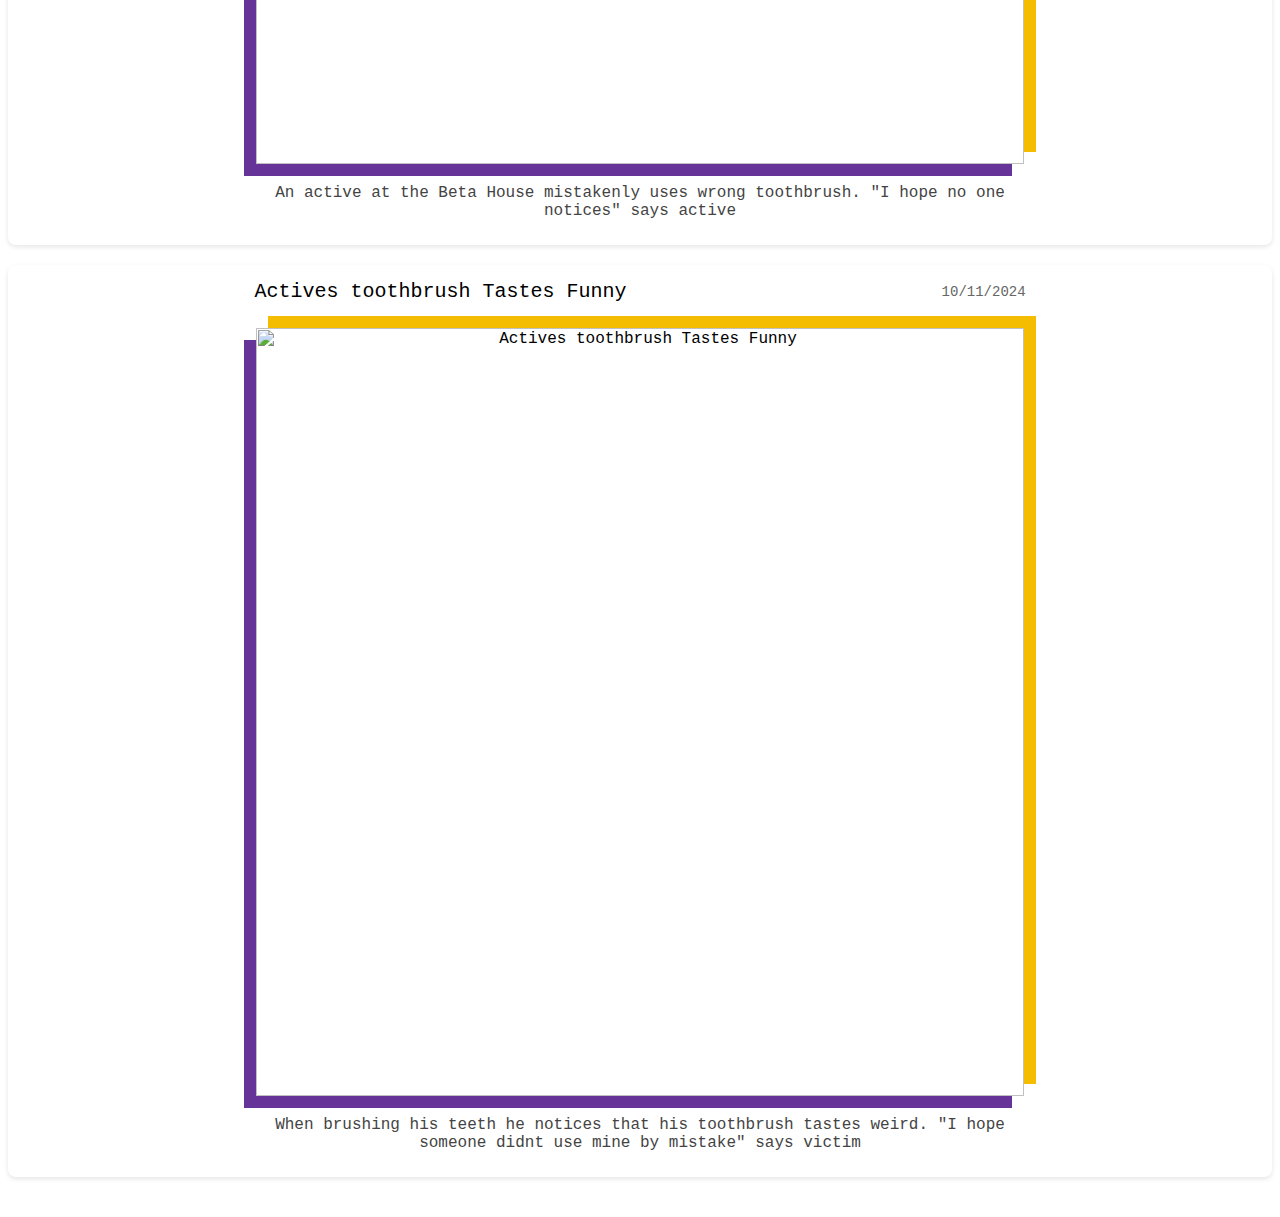
==== commit 546aebb9: "more style and back logic" ====
--- a/achievements.html
+++ b/achievements.html
@@ -1,13 +1,6 @@
 <html>
     
     <head>
-        <label for="chapterFilter">Filter By Chapter:</label>
-        <select id="chapterFilter" name="chapterFilter", onchange="filterData()">
-            <option value="all">All</option>
-            <option value="iota">Iota</option>
-            <option value="beta">Beta</option>
-            <option value="delta">Delta</option> 
-        </select>
         <meta charset="utf-8">
         <meta http-equiv="X-UA-Compatible" content="IE=edge">
         <title>KHK Achievements</title>
@@ -16,7 +9,21 @@
         <link rel="stylesheet" href="./achievements.css">
     </head>
     <body>
-        <div id="achievements">Achievements</div>
+        <a href="/" class="back-arrow">
+            <img src="/assets/back-arrow.png" alt="" width="50" height="50">
+        </a>
+            <div id="achievements">Achievements</div>
+            <div>
+                <div id="filter">
+                <label for="chapterFilter" >Chapter Filter:</label>
+                <select id="chapterFilter" name="chapterFilter", onchange="filterData()">
+                    <option value="all">All</option>
+                    <option value="iota">Iota</option>
+                    <option value="beta">Beta</option>
+                    <option value="delta">Delta</option> 
+                </select>
+                </div>
+                </div>
         <div id="chapters-container"></div>
         
         
--- a/achievements.css
+++ b/achievements.css
@@ -1,5 +1,13 @@
 html, body{
     font-family:'Courier New'
+}
+
+#filter{
+    display: flex;
+    justify-content: flex-end; /* Align to the right */
+    margin-right: 20px;
+    margin-top: 15px;
+    margin-bottom: 15px;
 }
 #achievements{
     display: flex;
@@ -7,10 +15,16 @@
     align-items: center; /* Center the content */
     justify-content: center;
     font-size: 85px;
-    font-weight: 300;
+    font-weight: 450;
     padding: 10px;
     margin-top: 5px;
     text-transform: uppercase;
+}
+.back-arrow{
+    height: 5%;
+    width: 5%;
+    position: absolute;
+    padding: 10px;
 }
 .chapter {
     margin-bottom: 40px;
@@ -23,6 +37,7 @@
     margin-bottom: 10px;
     margin-top: 20px;
     text-transform: uppercase;
+    font-weight: 400;
 
 }
 
@@ -53,7 +68,7 @@
 .achievement-title {
     font-size: 20px;
     margin: 0;
-    font-weight: bold;
+    font-weight: lighter;
 }
 
 .achievement-date {
@@ -71,11 +86,16 @@
 }
 
 .achievement img {
-    width: 62.5%;
+    width: 60vw;
     height: auto;
     object-fit: cover;
     margin-bottom: 10px;
     box-shadow: 
     0.75em -0.75em #f5bd02,
     -0.75em 0.75em rebeccapurple;
+    transition: all 0.5s;
+    }.achievement img:hover {
+    box-shadow:
+    1em -1em #f5bd02,
+    -1em 1em rebeccapurple;
     }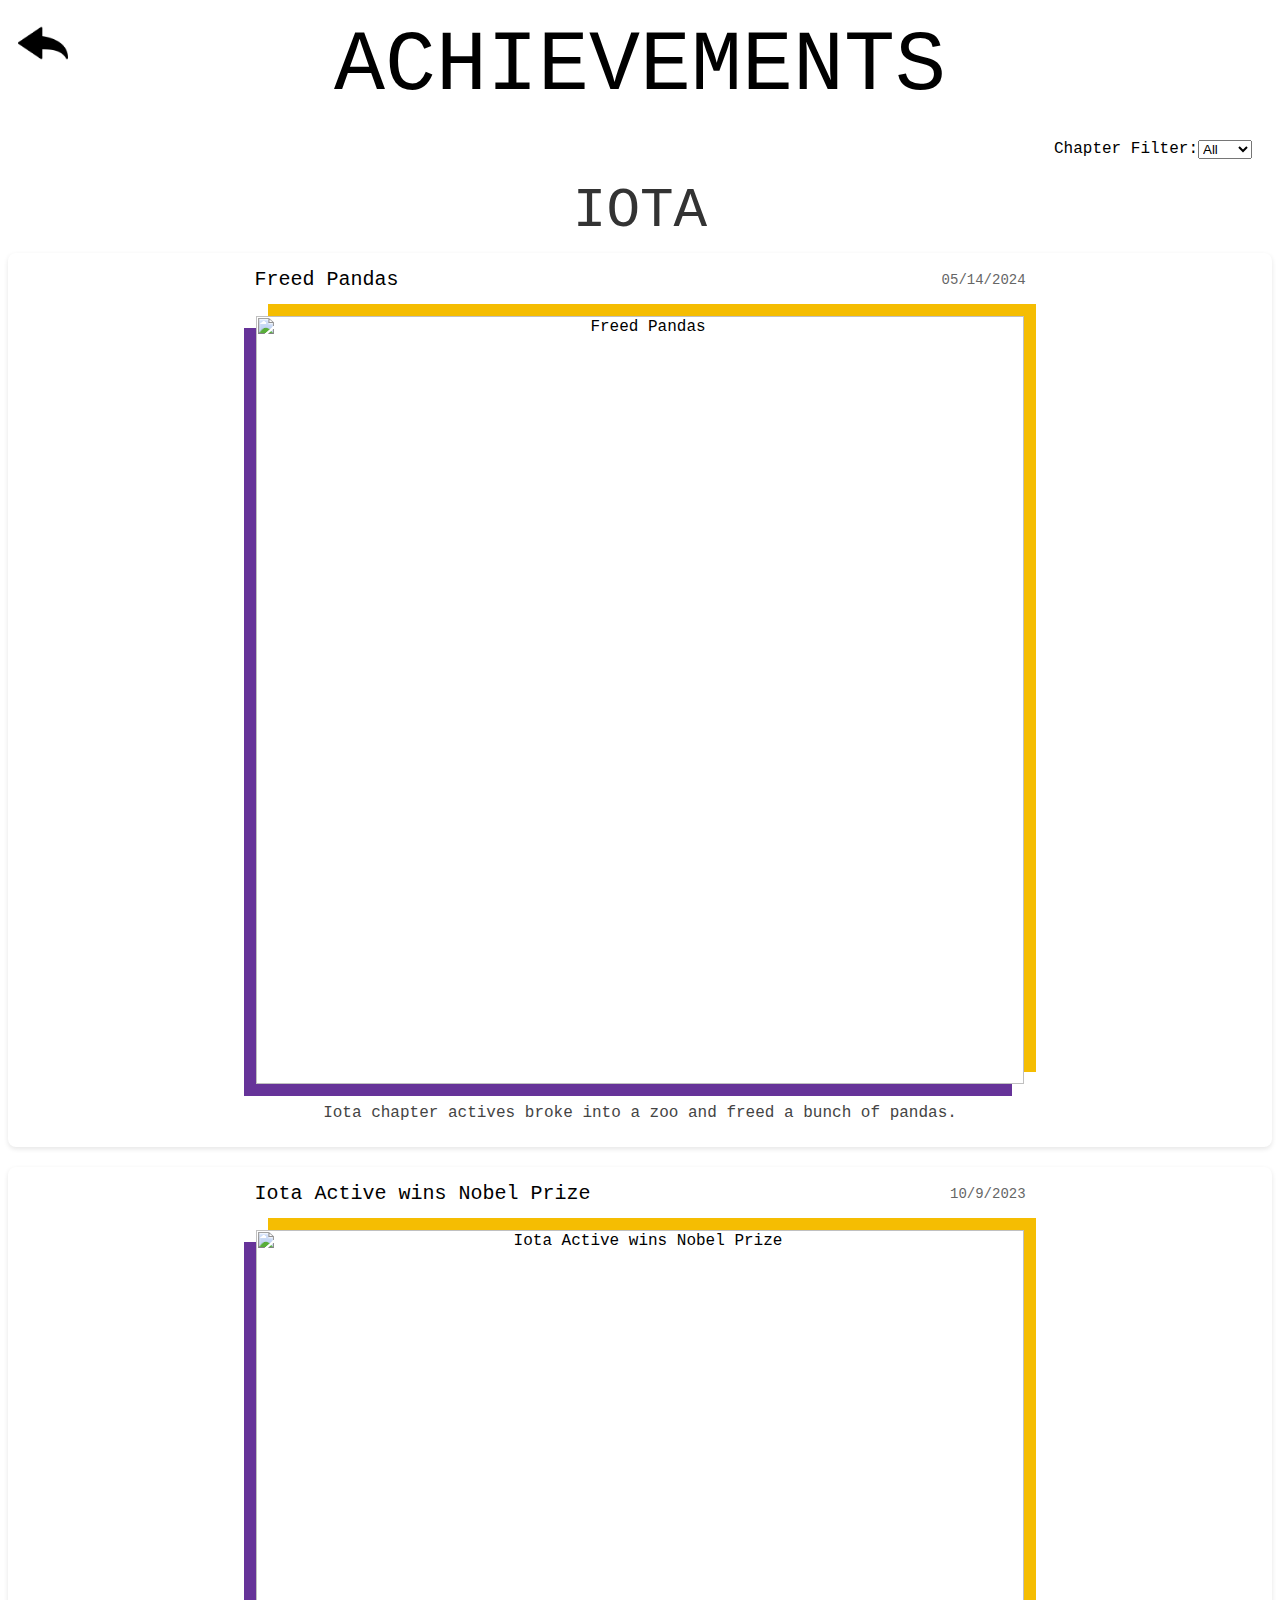
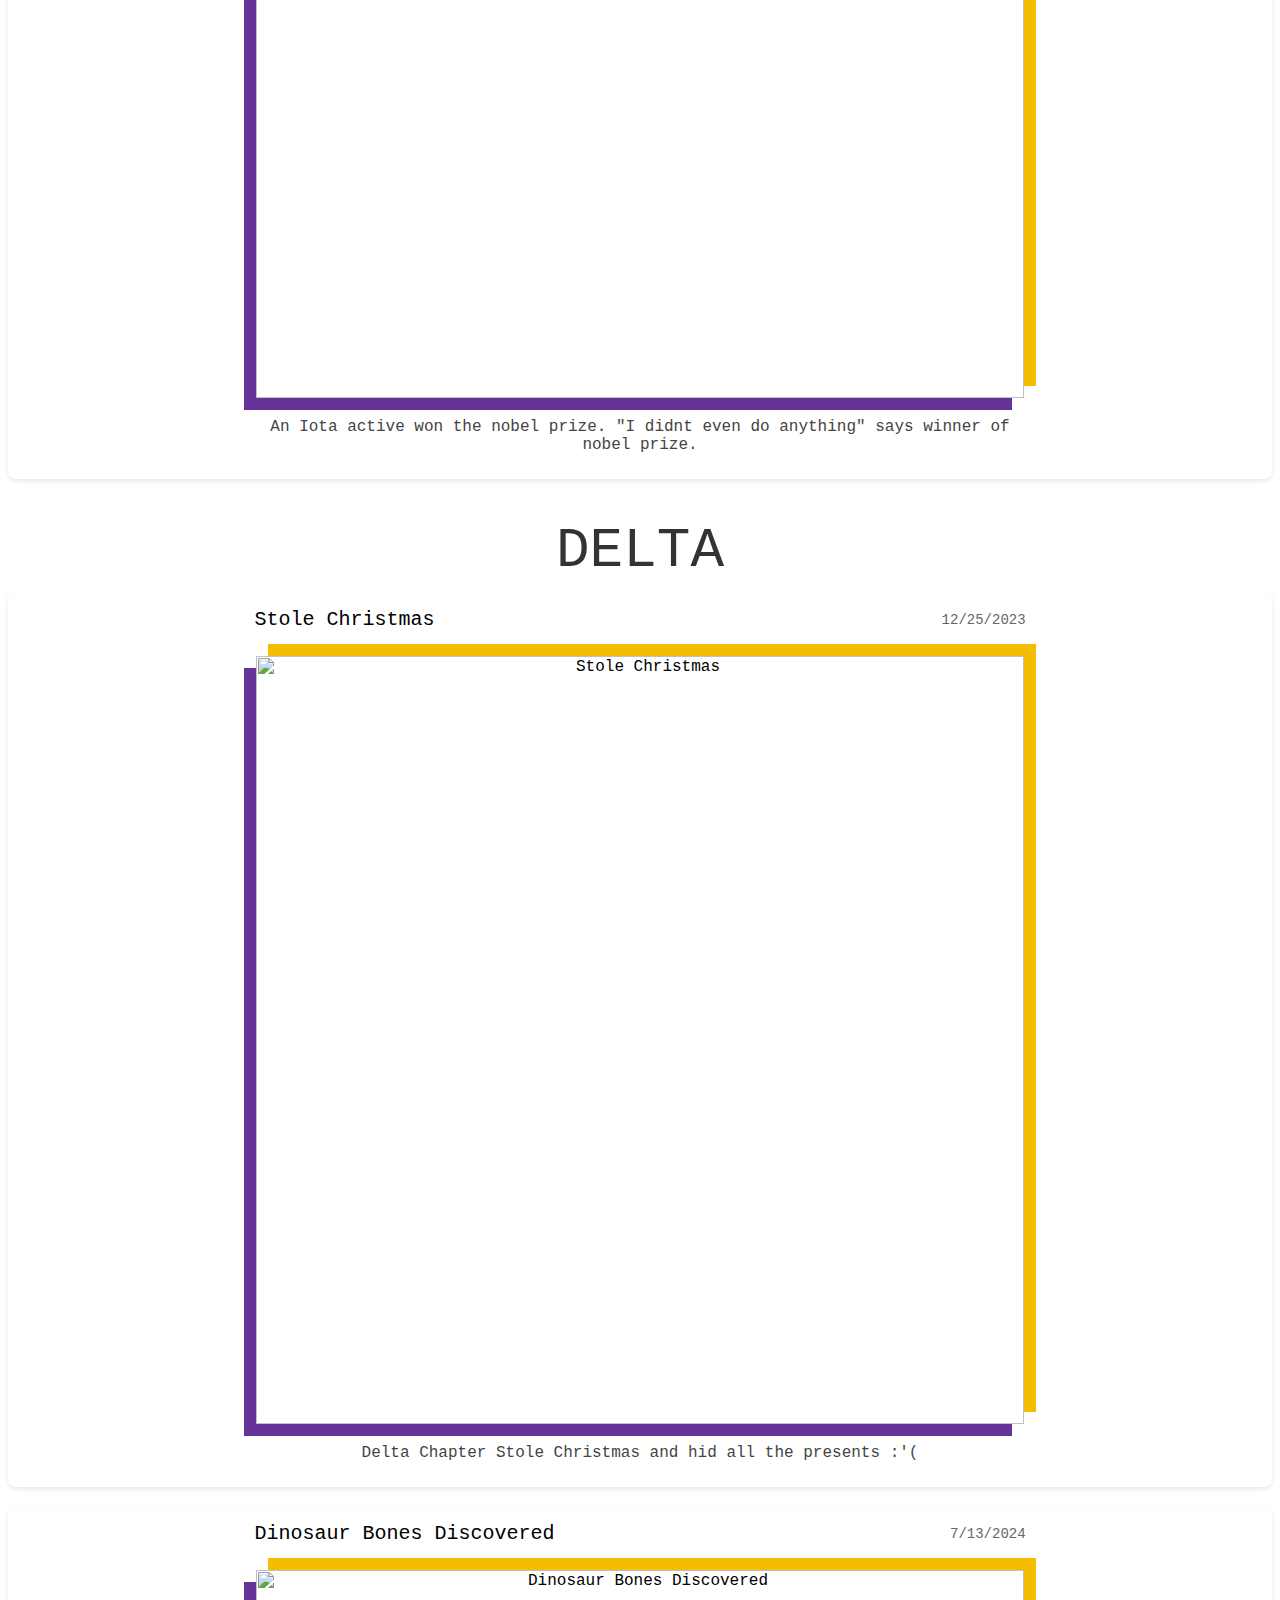
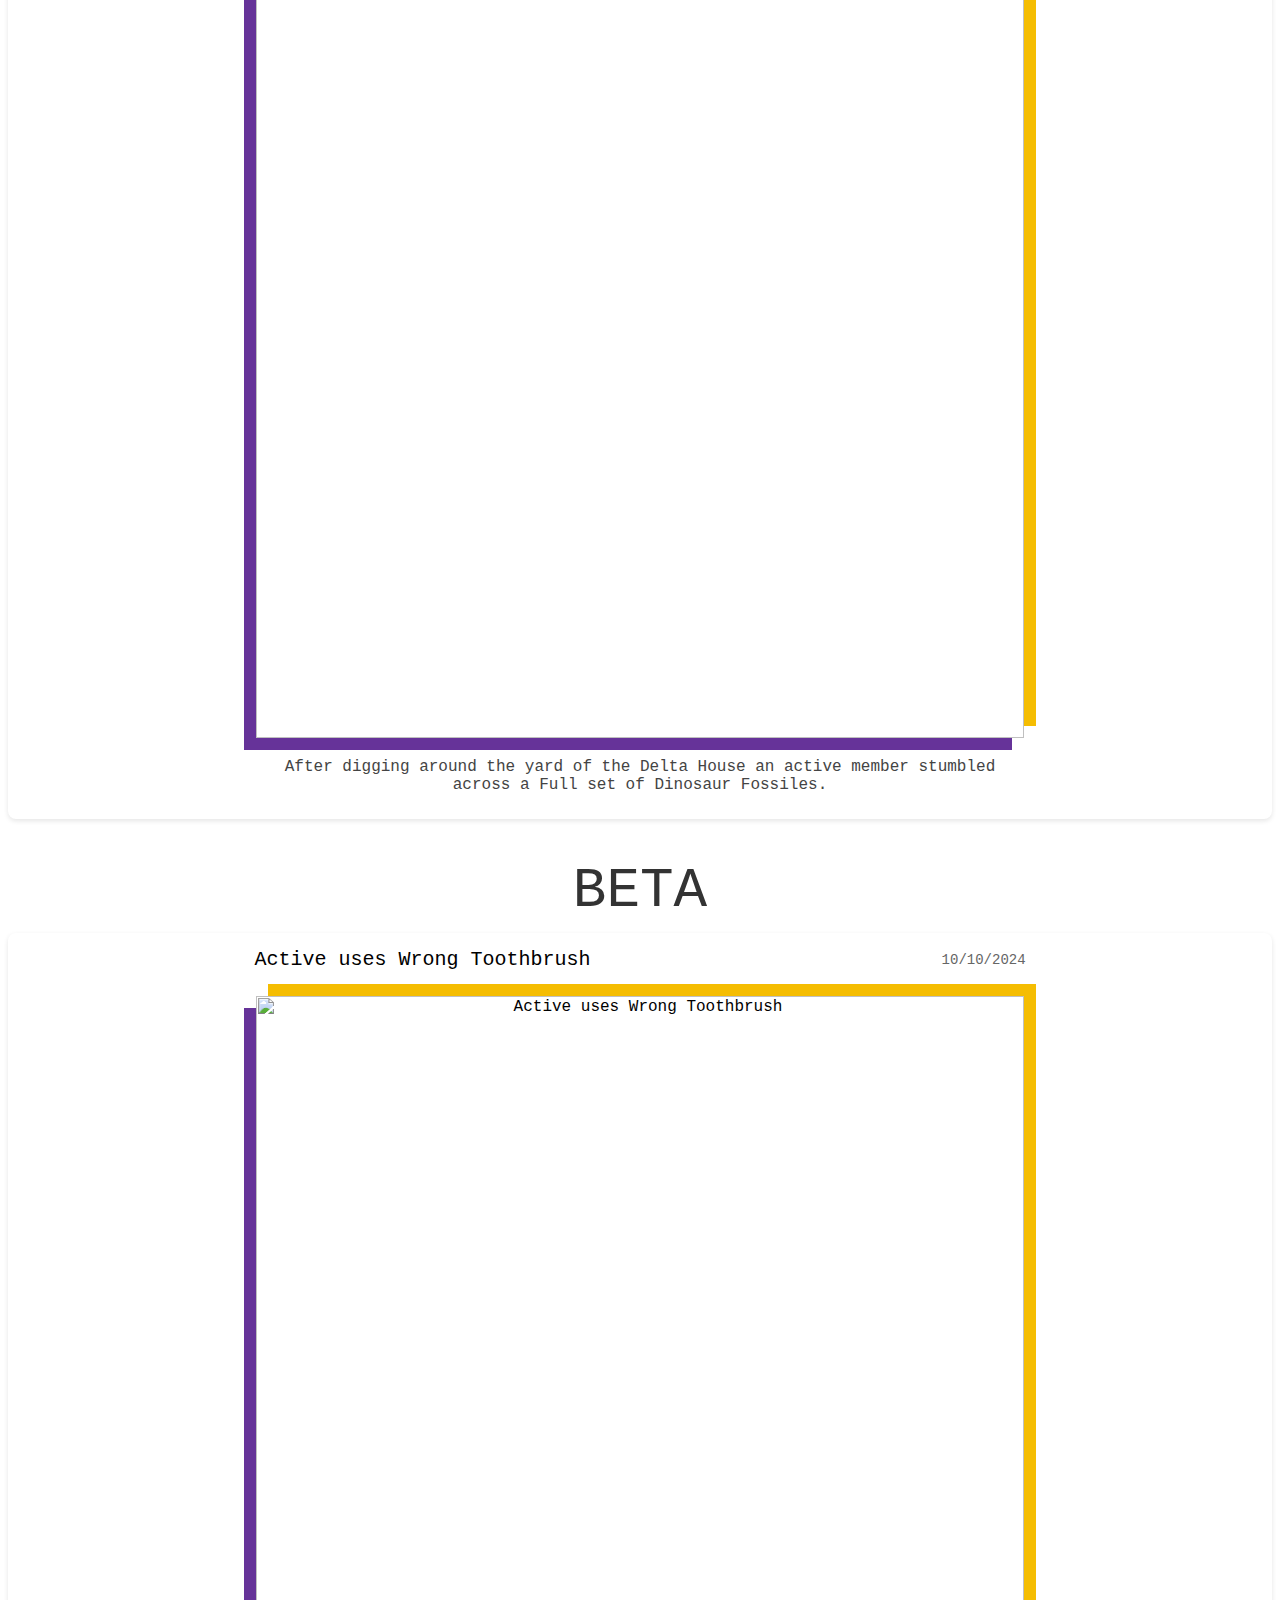
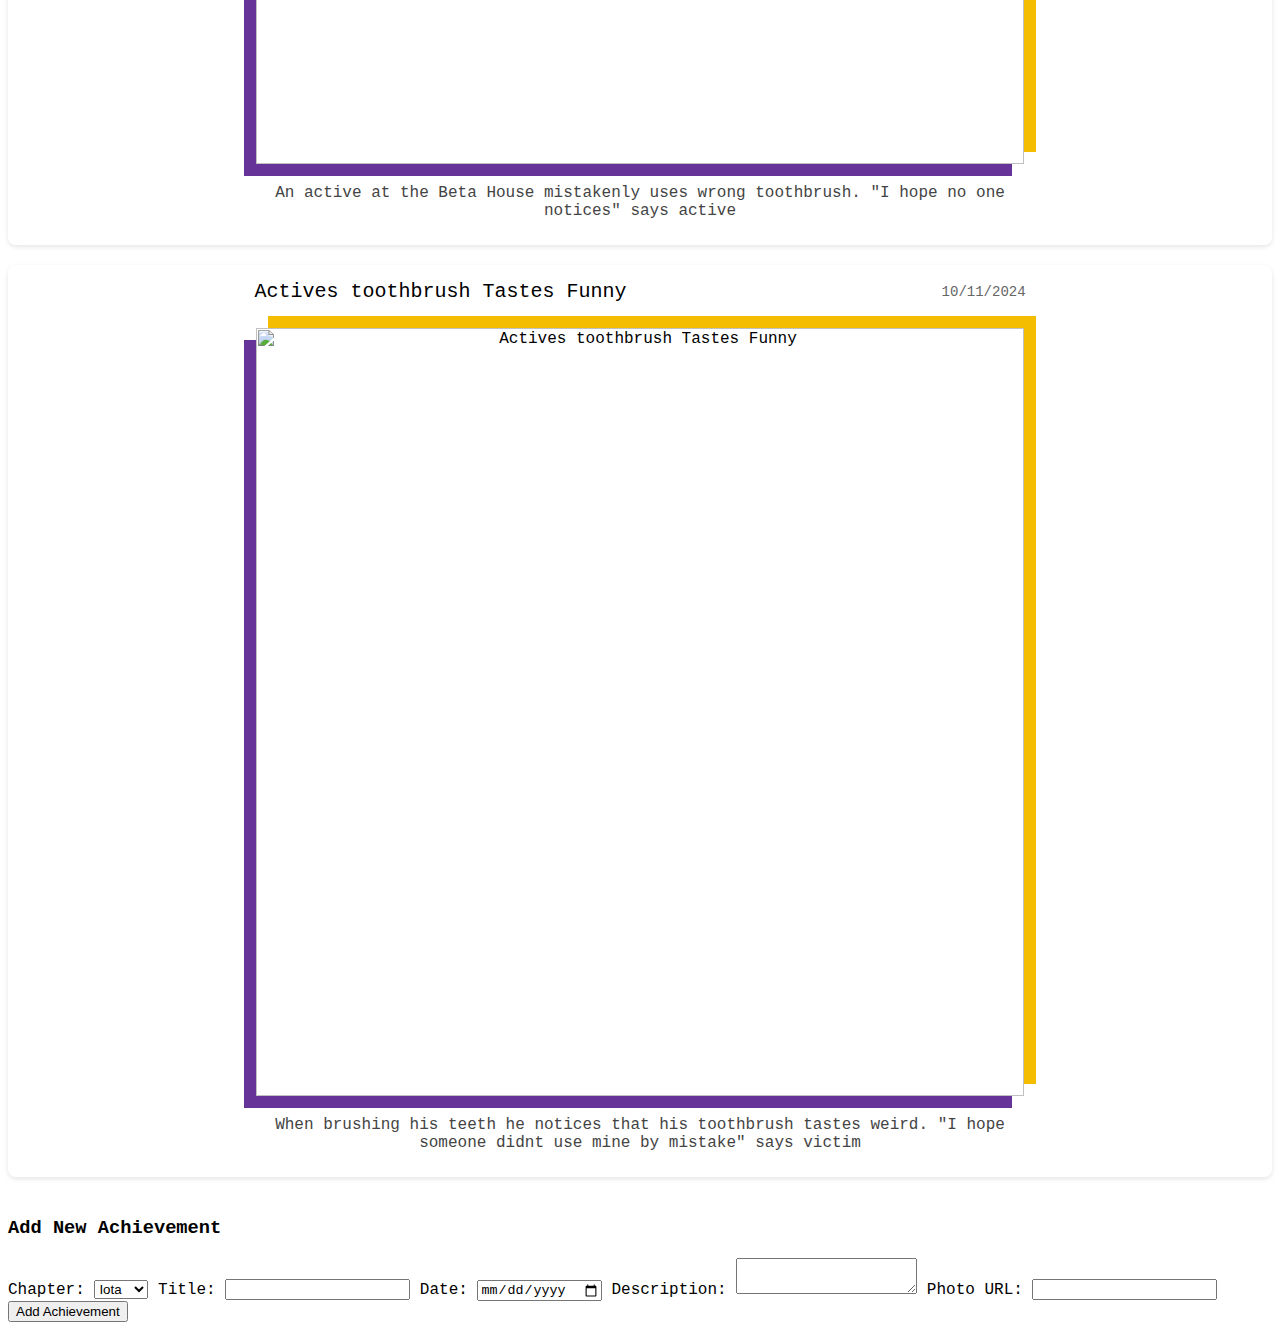
==== commit 07e052bb: "add achievements" ====
--- a/achievements.html
+++ b/achievements.html
@@ -25,7 +25,30 @@
                 </div>
                 </div>
         <div id="chapters-container"></div>
-        
+        <!-- Add Achievement Form -->
+    <h3>Add New Achievement</h3>
+    <form id="add-achievement-form">
+        <label for="chapter">Chapter:</label>
+        <select id="chapter" name="chapter">
+            <option value="iota">Iota</option>
+            <option value="beta">Beta</option>
+            <option value="delta">Delta</option>
+        </select>
+
+        <label for="title">Title:</label>
+        <input type="text" id="title" name="title" required>
+
+        <label for="date">Date:</label>
+        <input type="date" id="date" name="date" required>
+
+        <label for="description">Description:</label>
+        <textarea id="description" name="description" required></textarea>
+
+        <label for="photo">Photo URL:</label>
+        <input type="url" id="photo" name="photo" required>
+
+        <button type="submit">Add Achievement</button>
+    </form>
         
     </body>
     <script src="./script.js" >
